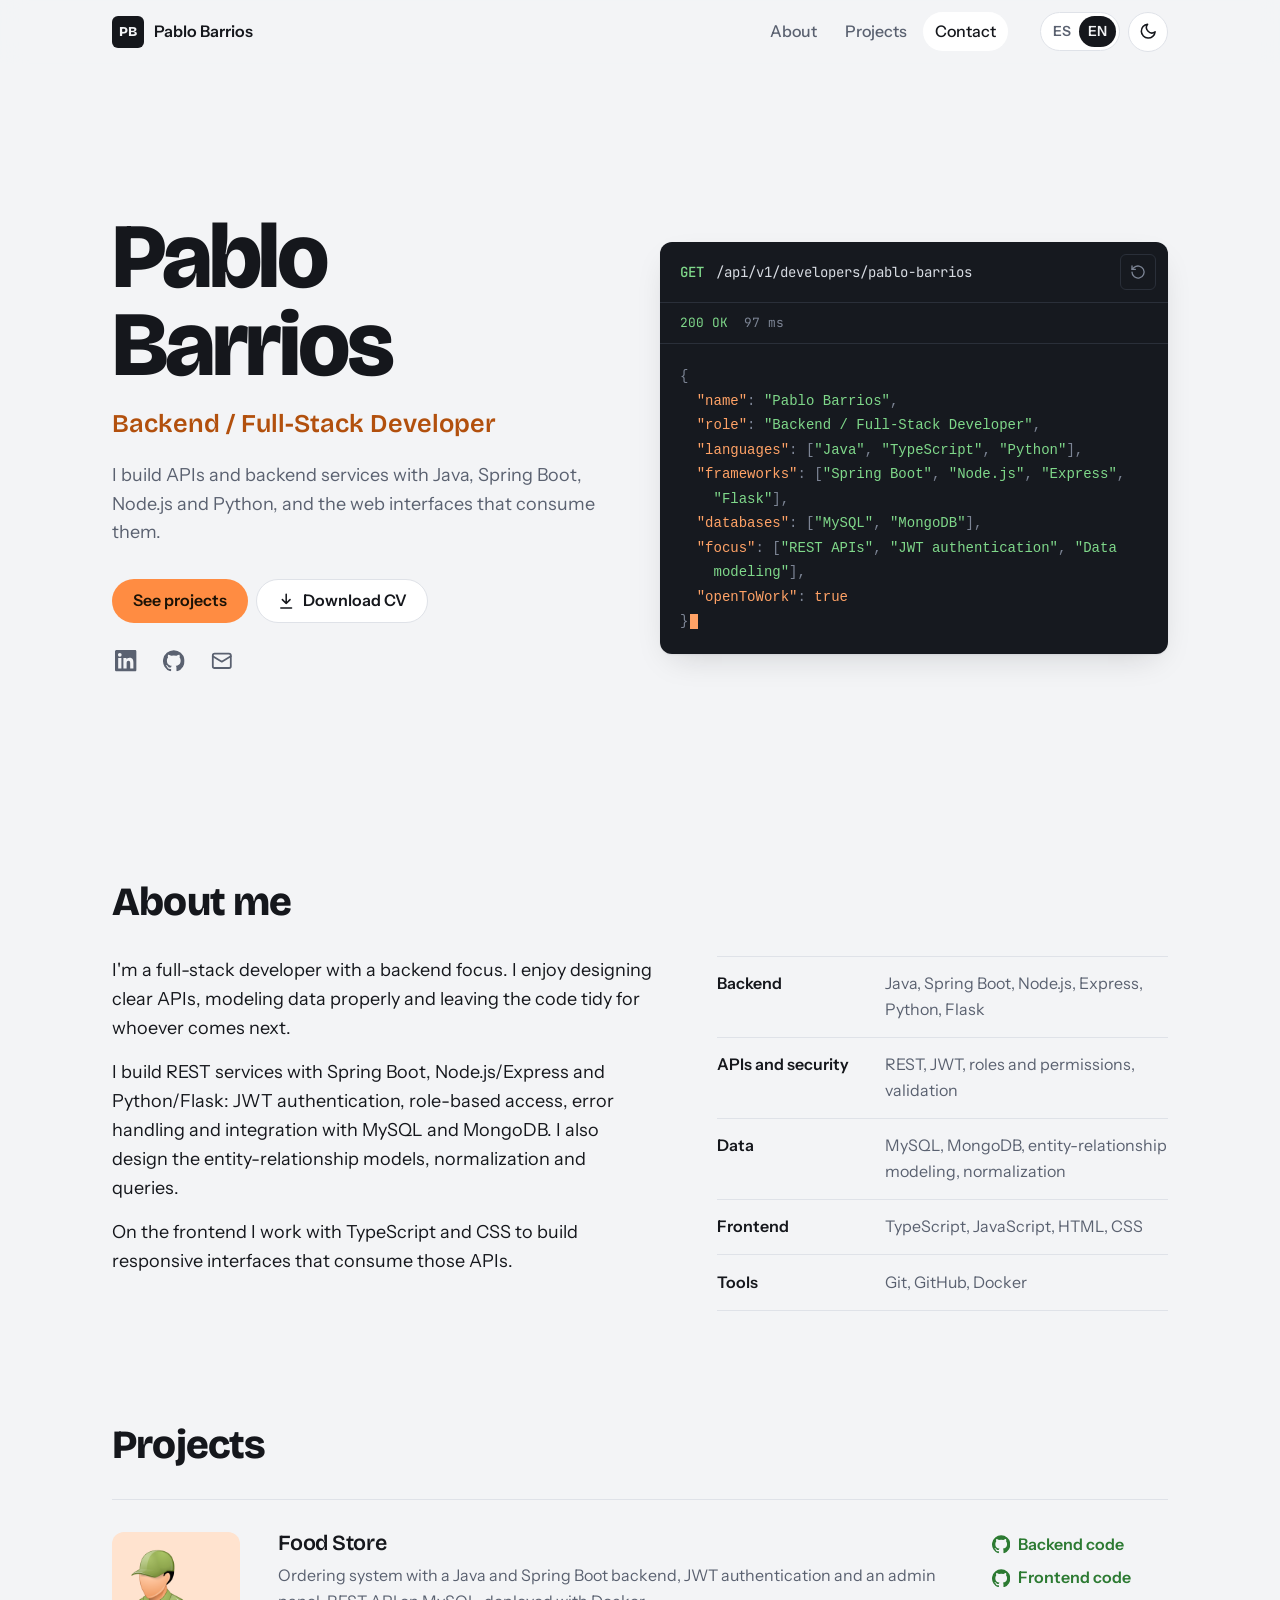
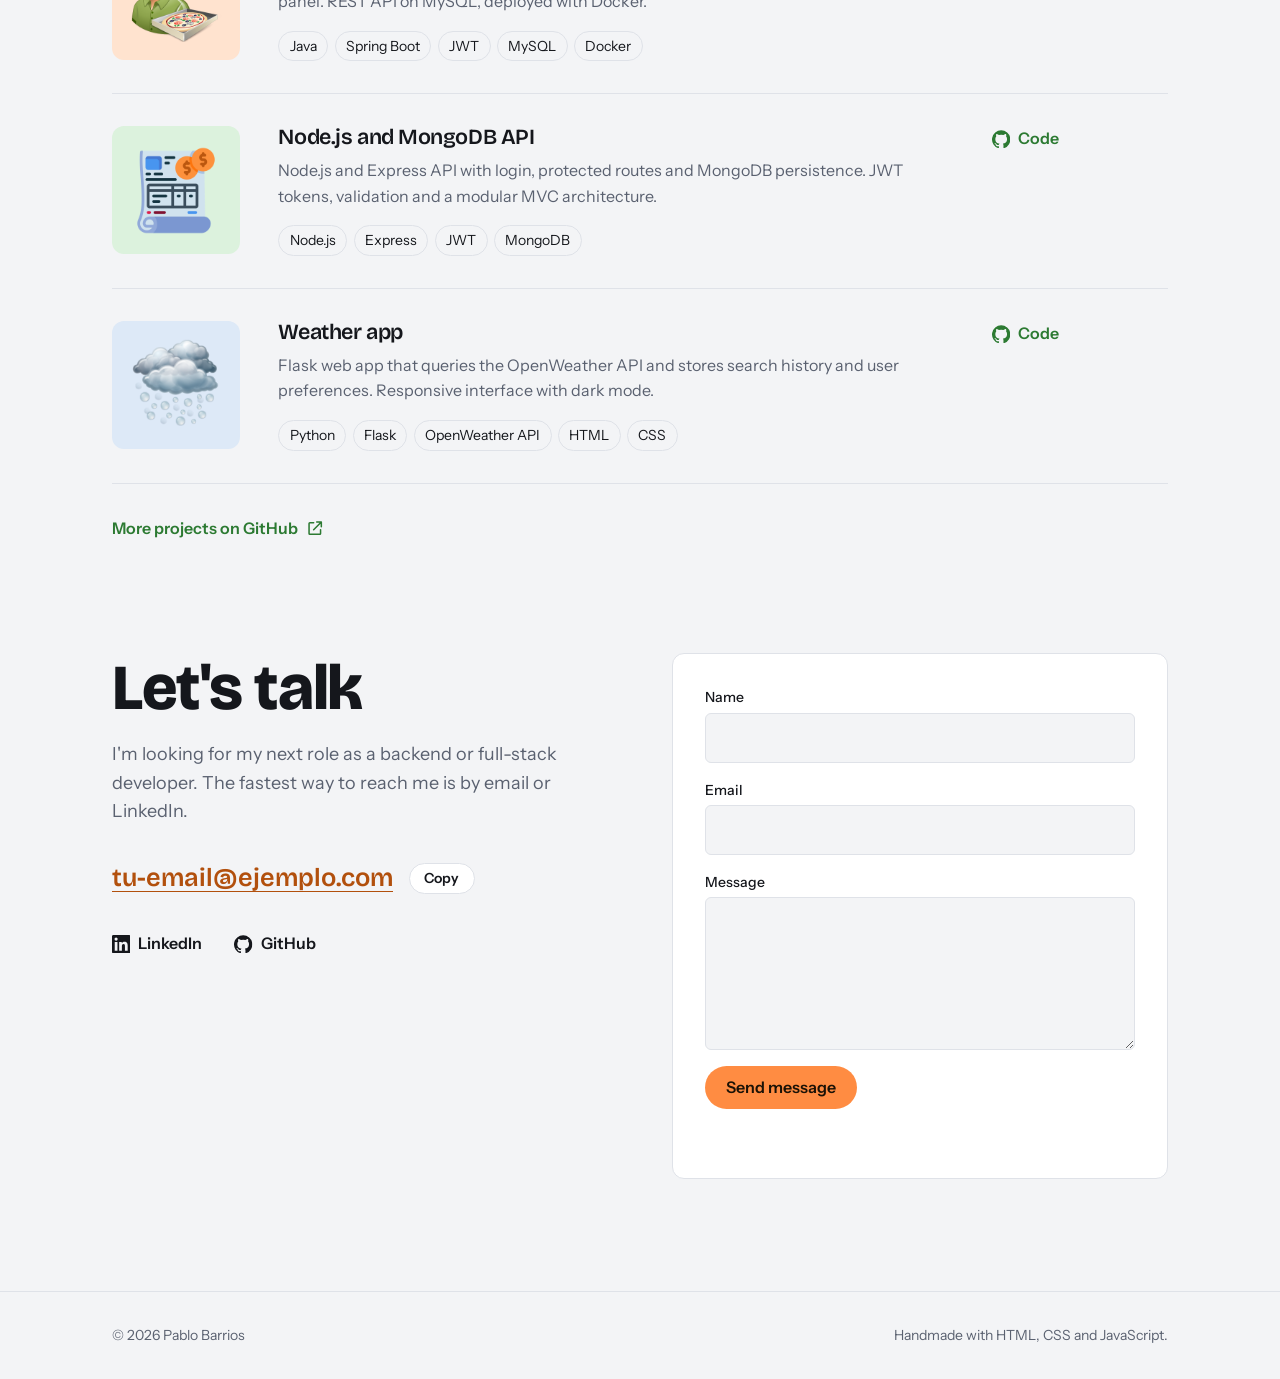
==== index.html @ b3d1c508 "Rediseño del portafolio y preparación para despliegue - Mueve el sitio a la raíz del repo (index.htm" ====
<!DOCTYPE html>
<html lang="es">
<head>
    <meta charset="UTF-8">
    <meta name="viewport" content="width=device-width, initial-scale=1.0">
    <title>Pablo Barrios | Backend / Full-Stack Developer</title>
    <meta name="description" content="Portafolio de Pablo Barrios, desarrollador backend y full-stack. APIs REST con Java y Spring Boot, Node.js y Python, autenticación JWT y bases de datos MySQL y MongoDB.">
    <meta name="author" content="Pablo Barrios">
    <meta name="theme-color" content="#111317">

    <!-- Open Graph / LinkedIn
         IMPORTANTE: tras desplegar, reemplazá https://TU-DOMINIO por la URL real (LinkedIn necesita URLs absolutas). -->
    <meta property="og:type" content="website">
    <meta property="og:locale" content="es_AR">
    <meta property="og:locale:alternate" content="en_US">
    <meta property="og:title" content="Pablo Barrios | Backend / Full-Stack Developer">
    <meta property="og:description" content="APIs REST con Java, Spring Boot, Node.js y Python. Autenticación JWT, MySQL y MongoDB.">
    <meta property="og:url" content="https://TU-DOMINIO/">
    <meta property="og:image" content="https://TU-DOMINIO/assets/og-image.png">
    <meta property="og:image:width" content="1200">
    <meta property="og:image:height" content="630">
    <meta property="og:image:alt" content="Pablo Barrios, Backend / Full-Stack Developer">
    <meta name="twitter:card" content="summary_large_image">

    <link rel="icon" type="image/png" href="assets/icons/coffee.png">

    <!-- Evita el parpadeo de tema/idioma: se aplica antes de pintar -->
    <script>
        (function () {
            var root = document.documentElement;
            try {
                var theme = localStorage.getItem("theme");
                if (theme === "dark" || theme === "light") root.dataset.theme = theme;
                var lang = localStorage.getItem("lang");
                if (!lang) lang = (navigator.language || "es").toLowerCase().indexOf("es") === 0 ? "es" : "en";
                root.dataset.lang = lang;
            } catch (e) {}
        })();
    </script>

    <link rel="preconnect" href="https://fonts.googleapis.com">
    <link rel="preconnect" href="https://fonts.gstatic.com" crossorigin>
    <link rel="stylesheet" href="https://fonts.googleapis.com/css2?family=Bricolage+Grotesque:opsz,wght@12..96,600;12..96,800&family=Instrument+Sans:wght@400;500;600&family=JetBrains+Mono:wght@400;500&display=swap">

    <link rel="stylesheet" href="css/base.css">
    <link rel="stylesheet" href="css/layout.css">
    <link rel="stylesheet" href="css/sections/hero.css">
    <link rel="stylesheet" href="css/sections/about.css">
    <link rel="stylesheet" href="css/sections/projects.css">
    <link rel="stylesheet" href="css/sections/contact.css">
    <link rel="stylesheet" href="css/components/cursor.css">

    <script type="application/ld+json">
    {
        "@context": "https://schema.org",
        "@type": "Person",
        "name": "Pablo Barrios",
        "jobTitle": "Backend / Full-Stack Developer",
        "knowsAbout": ["Java", "Spring Boot", "Node.js", "Express", "Python", "Flask", "REST APIs", "JWT", "MySQL", "MongoDB", "TypeScript"],
        "sameAs": ["https://github.com/ByAkko317", "https://www.linkedin.com/in/TU-USUARIO"]
    }
    </script>

    <script src="js/i18n.js" defer></script>
    <script src="js/main.js" defer></script>
</head>
<body>
    <!-- Iconos reutilizables -->
    <svg width="0" height="0" style="position:absolute" aria-hidden="true">
        <symbol id="i-github" viewBox="0 0 24 24"><path fill="currentColor" d="M12 .3a12 12 0 0 0-3.8 23.38c.6.12.82-.26.82-.57v-2.04c-3.34.73-4.04-1.6-4.04-1.6-.55-1.4-1.34-1.77-1.34-1.77-1.09-.74.08-.73.08-.73 1.2.09 1.84 1.24 1.84 1.24 1.07 1.83 2.8 1.3 3.49 1 .11-.78.42-1.31.76-1.61-2.67-.3-5.47-1.33-5.47-5.93 0-1.31.47-2.38 1.24-3.22-.14-.3-.54-1.52.1-3.18 0 0 1-.32 3.3 1.23a11.5 11.5 0 0 1 6 0c2.28-1.55 3.29-1.23 3.29-1.23.64 1.66.24 2.88.12 3.18.77.84 1.23 1.91 1.23 3.22 0 4.61-2.8 5.62-5.48 5.92.43.37.82 1.1.82 2.22v3.29c0 .32.21.69.82.57A12 12 0 0 0 12 .3"/></symbol>
        <symbol id="i-linkedin" viewBox="0 0 24 24"><path fill="currentColor" d="M20.45 20.45h-3.56v-5.57c0-1.33-.02-3.04-1.85-3.04-1.85 0-2.14 1.45-2.14 2.94v5.67H9.35V9h3.41v1.56h.05c.48-.9 1.64-1.85 3.37-1.85 3.6 0 4.27 2.37 4.27 5.46v6.28zM5.34 7.43a2.06 2.06 0 1 1 0-4.13 2.06 2.06 0 0 1 0 4.13zM7.12 20.45H3.56V9h3.56v11.45zM22.22 0H1.77C.79 0 0 .77 0 1.73v20.54C0 23.23.79 24 1.77 24h20.45c.98 0 1.78-.77 1.78-1.73V1.73C24 .77 23.2 0 22.22 0z"/></symbol>
        <symbol id="i-mail" viewBox="0 0 24 24"><g fill="none" stroke="currentColor" stroke-width="2" stroke-linecap="round" stroke-linejoin="round"><rect x="2" y="4" width="20" height="16" rx="2"/><path d="m22 7-10 6L2 7"/></g></symbol>
        <symbol id="i-sun" viewBox="0 0 24 24"><g fill="none" stroke="currentColor" stroke-width="2" stroke-linecap="round"><circle cx="12" cy="12" r="4"/><path d="M12 2v2M12 20v2M4.93 4.93l1.41 1.41M17.66 17.66l1.41 1.41M2 12h2M20 12h2M4.93 19.07l1.41-1.41M17.66 6.34l1.41-1.41"/></g></symbol>
        <symbol id="i-moon" viewBox="0 0 24 24"><path fill="none" stroke="currentColor" stroke-width="2" stroke-linecap="round" stroke-linejoin="round" d="M21 12.8A9 9 0 1 1 11.2 3a7 7 0 0 0 9.8 9.8z"/></symbol>
        <symbol id="i-menu" viewBox="0 0 24 24"><path fill="none" stroke="currentColor" stroke-width="2" stroke-linecap="round" d="M4 7h16M4 12h16M4 17h16"/></symbol>
        <symbol id="i-replay" viewBox="0 0 24 24"><g fill="none" stroke="currentColor" stroke-width="2" stroke-linecap="round" stroke-linejoin="round"><path d="M3 12a9 9 0 1 0 3-6.7L3 8"/><path d="M3 3v5h5"/></g></symbol>
        <symbol id="i-download" viewBox="0 0 24 24"><g fill="none" stroke="currentColor" stroke-width="2" stroke-linecap="round" stroke-linejoin="round"><path d="M12 3v12M7 10l5 5 5-5M5 21h14"/></g></symbol>
        <symbol id="i-external" viewBox="0 0 24 24"><g fill="none" stroke="currentColor" stroke-width="2" stroke-linecap="round" stroke-linejoin="round"><path d="M14 4h6v6M20 4 10 14M19 14v5a1 1 0 0 1-1 1H5a1 1 0 0 1-1-1V6a1 1 0 0 1 1-1h5"/></g></symbol>
    </svg>

    <a class="skip-link" href="#main" data-i18n="skip">Saltar al contenido</a>

    <header class="site-header">
        <div class="container header-inner">
            <a class="brand" href="#top" aria-label="Pablo Barrios, inicio">
                <span class="brand-mark" aria-hidden="true">PB</span>
                <span class="brand-name">Pablo Barrios</span>
            </a>

            <nav class="site-nav" id="site-nav" aria-label="Principal" data-i18n-attr="aria-label:nav.label">
                <ul>
                    <li><a href="#about" data-i18n="nav.about">Sobre mí</a></li>
                    <li><a href="#projects" data-i18n="nav.projects">Proyectos</a></li>
                    <li><a href="#contact" data-i18n="nav.contact">Contacto</a></li>
                </ul>
            </nav>

            <div class="header-actions">
                <button class="lang-toggle" id="lang-toggle" type="button" aria-label="Switch to English" data-i18n-attr="aria-label:lang.switch">
                    <span data-lang-opt="es">ES</span><span data-lang-opt="en">EN</span>
                </button>
                <button class="icon-btn" id="theme-toggle" type="button" aria-label="Cambiar tema" data-i18n-attr="aria-label:theme.toggle">
                    <svg class="icon icon-moon" aria-hidden="true"><use href="#i-moon"/></svg>
                    <svg class="icon icon-sun" aria-hidden="true"><use href="#i-sun"/></svg>
                </button>
                <button class="icon-btn menu-toggle" id="menu-toggle" type="button" aria-expanded="false" aria-controls="site-nav" aria-label="Abrir menú" data-i18n-attr="aria-label:nav.menu">
                    <svg class="icon" aria-hidden="true"><use href="#i-menu"/></svg>
                </button>
            </div>
        </div>
    </header>

    <main id="main">
        <!-- HERO -->
        <section class="hero container" id="top" aria-labelledby="hero-title">
            <div class="hero-text">
                <h1 id="hero-title">Pablo Barrios</h1>
                <p class="hero-role">Backend / Full-Stack Developer</p>
                <p class="hero-pitch" data-i18n="hero.pitch">
                    Construyo APIs y servicios backend con Java, Spring Boot, Node.js y Python, y las interfaces web que los consumen.
                </p>
                <div class="hero-actions">
                    <a class="btn btn-primary" href="#projects" data-i18n="hero.ctaProjects">Ver proyectos</a>
                    <!-- TODO: subí tu CV a assets/cv/ con este nombre -->
                    <a class="btn btn-ghost" href="assets/cv/CV-Pablo-Barrios.pdf" download>
                        <svg class="icon" aria-hidden="true"><use href="#i-download"/></svg>
                        <span data-i18n="hero.ctaCv">Descargar CV</span>
                    </a>
                </div>
                <ul class="social-links" aria-label="Redes" data-i18n-attr="aria-label:social.label">
                    <li><a href="https://www.linkedin.com/in/TU-USUARIO" target="_blank" rel="noopener" aria-label="LinkedIn"><svg class="icon" aria-hidden="true"><use href="#i-linkedin"/></svg></a></li>
                    <li><a href="https://github.com/ByAkko317" target="_blank" rel="noopener" aria-label="GitHub"><svg class="icon" aria-hidden="true"><use href="#i-github"/></svg></a></li>
                    <li><a href="mailto:tu-email@ejemplo.com" aria-label="Email"><svg class="icon" aria-hidden="true"><use href="#i-mail"/></svg></a></li>
                </ul>
            </div>

            <!-- La respuesta "de la API": el perfil como un endpoint -->
            <figure class="api-card" aria-label="Perfil en formato JSON" data-i18n-attr="aria-label:api.label">
                <div class="api-request">
                    <span class="api-method">GET</span>
                    <span class="api-path">/api/v1/developers/pablo-barrios</span>
                    <button class="api-replay" id="api-replay" type="button" aria-label="Reenviar petición" data-i18n-attr="aria-label:api.replay">
                        <svg class="icon" aria-hidden="true"><use href="#i-replay"/></svg>
                    </button>
                </div>
                <div class="api-status" aria-live="polite">
                    <span class="api-code" id="api-code">200 OK</span>
                    <span class="api-time" id="api-time">42 ms</span>
                </div>
                <pre class="api-body"><code id="api-body">{
  "name": "Pablo Barrios",
  "role": "Backend / Full-Stack Developer",
  "languages": ["Java", "TypeScript", "Python"],
  "frameworks": ["Spring Boot", "Node.js", "Express", "Flask"],
  "databases": ["MySQL", "MongoDB"],
  "focus": ["APIs REST", "Autenticación JWT", "Modelado de datos"],
  "openToWork": true
}</code></pre>
            </figure>
        </section>

        <!-- SOBRE MÍ -->
        <section class="section about container" id="about" aria-labelledby="about-title">
            <h2 id="about-title" data-i18n="about.title">Sobre mí</h2>
            <div class="about-grid">
                <div class="about-text">
                    <p data-i18n="about.p1">
                        Soy desarrollador full-stack con foco en backend. Me gusta diseñar APIs claras, modelar bien los datos y dejar el código ordenado para quien venga después.
                    </p>
                    <p data-i18n="about.p2">
                        Desarrollo servicios REST con Spring Boot, Node.js/Express y Python/Flask: autenticación con JWT, manejo de roles, control de errores e integración con MySQL y MongoDB. También diseño los modelos entidad-relación, la normalización y las consultas.
                    </p>
                    <p data-i18n="about.p3">
                        Del lado del frontend trabajo con TypeScript y CSS para construir interfaces responsivas que consumen esas APIs.
                    </p>
                </div>

                <dl class="skills">
                    <div class="skills-row">
                        <dt>Backend</dt>
                        <dd>Java, Spring Boot, Node.js, Express, Python, Flask</dd>
                    </div>
                    <div class="skills-row">
                        <dt data-i18n="skills.apis">APIs y seguridad</dt>
                        <dd data-i18n="skills.apisList">REST, JWT, roles y permisos, validaciones</dd>
                    </div>
                    <div class="skills-row">
                        <dt data-i18n="skills.data">Datos</dt>
                        <dd data-i18n="skills.dataList">MySQL, MongoDB, modelado entidad-relación, normalización</dd>
                    </div>
                    <div class="skills-row">
                        <dt>Frontend</dt>
                        <dd>TypeScript, JavaScript, HTML, CSS</dd>
                    </div>
                    <div class="skills-row">
                        <dt data-i18n="skills.tools">Herramientas</dt>
                        <dd>Git, GitHub, Docker</dd>
                    </div>
                </dl>
            </div>
        </section>

        <!-- PROYECTOS -->
        <section class="section projects container" id="projects" aria-labelledby="projects-title">
            <h2 id="projects-title" data-i18n="projects.title">Proyectos</h2>

            <ol class="project-list">
                <li class="project">
                    <div class="project-thumb thumb-orange">
                        <img src="assets/img/delivery.png" alt="" width="256" height="256" loading="lazy">
                    </div>
                    <div class="project-body">
                        <h3>Food Store</h3>
                        <p data-i18n="p1.desc">
                            Sistema de pedidos con backend en Java y Spring Boot, autenticación JWT y panel administrativo. API REST sobre MySQL y despliegue con Docker.
                        </p>
                        <ul class="tags" aria-label="Tecnologías" data-i18n-attr="aria-label:projects.tech">
                            <li>Java</li><li>Spring Boot</li><li>JWT</li><li>MySQL</li><li>Docker</li>
                        </ul>
                    </div>
                    <div class="project-links">
                        <a href="https://github.com/LuchoAZ/CompuMundoF_Backend" target="_blank" rel="noopener">
                            <svg class="icon" aria-hidden="true"><use href="#i-github"/></svg>
                            <span data-i18n="projects.backend">Código backend</span>
                        </a>
                        <a href="https://github.com/giulifragapane/compuMundoFront" target="_blank" rel="noopener">
                            <svg class="icon" aria-hidden="true"><use href="#i-github"/></svg>
                            <span data-i18n="projects.frontend">Código frontend</span>
                        </a>
                    </div>
                </li>

                <li class="project">
                    <div class="project-thumb thumb-green">
                        <img src="assets/img/mongo.png" alt="" width="512" height="512" loading="lazy">
                    </div>
                    <div class="project-body">
                        <h3 data-i18n="p2.title">API con Node.js y MongoDB</h3>
                        <p data-i18n="p2.desc">
                            API en Node.js y Express con login, rutas protegidas y persistencia en MongoDB. Tokens JWT, validaciones y arquitectura modular MVC.
                        </p>
                        <ul class="tags" aria-label="Tecnologías" data-i18n-attr="aria-label:projects.tech">
                            <li>Node.js</li><li>Express</li><li>JWT</li><li>MongoDB</li>
                        </ul>
                    </div>
                    <div class="project-links">
                        <!-- TODO: reemplazá por la URL real del repositorio -->
                        <a href="https://github.com/ByAkko317" target="_blank" rel="noopener">
                            <svg class="icon" aria-hidden="true"><use href="#i-github"/></svg>
                            <span data-i18n="projects.code">Código</span>
                        </a>
                    </div>
                </li>

                <li class="project">
                    <div class="project-thumb thumb-blue">
                        <img src="assets/img/weather.png" alt="" width="256" height="256" loading="lazy">
                    </div>
                    <div class="project-body">
                        <h3 data-i18n="p3.title">App del clima</h3>
                        <p data-i18n="p3.desc">
                            Aplicación web en Flask que consulta la API de OpenWeather, guarda el historial de búsquedas y las preferencias del usuario. Interfaz responsiva con modo oscuro.
                        </p>
                        <ul class="tags" aria-label="Tecnologías" data-i18n-attr="aria-label:projects.tech">
                            <li>Python</li><li>Flask</li><li>OpenWeather API</li><li>HTML</li><li>CSS</li>
                        </ul>
                    </div>
                    <div class="project-links">
                        <a href="https://github.com/ByAkko317/Scrumbl-cookies" target="_blank" rel="noopener">
                            <svg class="icon" aria-hidden="true"><use href="#i-github"/></svg>
                            <span data-i18n="projects.code">Código</span>
                        </a>
                    </div>
                </li>
            </ol>

            <p class="projects-more">
                <a href="https://github.com/ByAkko317" target="_blank" rel="noopener">
                    <span data-i18n="projects.more">Más proyectos en GitHub</span>
                    <svg class="icon" aria-hidden="true"><use href="#i-external"/></svg>
                </a>
            </p>
        </section>

        <!-- CONTACTO -->
        <section class="section contact container" id="contact" aria-labelledby="contact-title">
            <div class="contact-intro">
                <h2 id="contact-title" data-i18n="contact.title">Hablemos</h2>
                <p data-i18n="contact.text">
                    Busco mi próximo puesto como desarrollador backend o full-stack. La forma más rápida de contactarme es por email o LinkedIn.
                </p>

                <div class="contact-email">
                    <!-- TODO: tu email real (también en el hero, el footer y el atributo data-email) -->
                    <a class="email-link" href="mailto:tu-email@ejemplo.com">tu-email@ejemplo.com</a>
                    <button class="btn btn-small" id="copy-email" type="button" data-email="tu-email@ejemplo.com" data-i18n="contact.copy">Copiar</button>
                </div>

                <ul class="contact-channels">
                    <li>
                        <a href="https://www.linkedin.com/in/TU-USUARIO" target="_blank" rel="noopener">
                            <svg class="icon" aria-hidden="true"><use href="#i-linkedin"/></svg> LinkedIn
                        </a>
                    </li>
                    <li>
                        <a href="https://github.com/ByAkko317" target="_blank" rel="noopener">
                            <svg class="icon" aria-hidden="true"><use href="#i-github"/></svg> GitHub
                        </a>
                    </li>
                </ul>
            </div>

            <!-- Formulario: funciona con Formspree (formspree.io). Reemplazá TU_ID por el id de tu formulario.
                 Mientras no esté configurado, abre el cliente de correo con el mensaje ya escrito. -->
            <form class="contact-form" id="contact-form" action="https://formspree.io/f/TU_ID" method="POST" novalidate>
                <div class="field">
                    <label for="cf-name" data-i18n="form.name">Nombre</label>
                    <input type="text" id="cf-name" name="name" autocomplete="name" required>
                </div>
                <div class="field">
                    <label for="cf-email" data-i18n="form.email">Email</label>
                    <input type="email" id="cf-email" name="email" autocomplete="email" required>
                </div>
                <div class="field">
                    <label for="cf-message" data-i18n="form.message">Mensaje</label>
                    <textarea id="cf-message" name="message" rows="5" required></textarea>
                </div>
                <button class="btn btn-primary" type="submit" data-i18n="form.submit">Enviar mensaje</button>
                <p class="form-status" id="form-status" role="status" aria-live="polite"></p>
            </form>
        </section>
    </main>

    <footer class="site-footer">
        <div class="container footer-inner">
            <p>&copy; <span id="year">2026</span> Pablo Barrios</p>
            <p class="footer-note" data-i18n="footer.note">Hecho a mano con HTML, CSS y JavaScript.</p>
        </div>
    </footer>

    <div class="cursor-ring" aria-hidden="true"></div>
</body>
</html>
---- css/base.css ----
/* ─────────────────────────────────────────────
   TOKENS
   Tema claro por defecto; el oscuro se aplica si el sistema lo pide
   o si el usuario lo eligió (data-theme en <html>).
────────────────────────────────────────────── */
:root {
    color-scheme: light;

    /* Neutros */
    --bg: #f3f4f6;
    --surface: #ffffff;
    --ink: #15171c;
    --muted: #5a6170;
    --line: #dfe2e8;

    /* Acentos (identidad naranja / verde) */
    --orange: #ff8c42;
    --orange-ink: #b2500d;     /* naranja con contraste suficiente para texto */
    --orange-soft: #ffe3cf;
    --green: #3f9a45;
    --green-ink: #2c7a32;
    --green-soft: #dcf2dd;
    --blue-soft: #dde9f7;

    /* Panel de código (oscuro en ambos temas) */
    --code-bg: #16191f;
    --code-line: #2a2f39;
    --code-ink: #d7dbe2;
    --code-muted: #7c8494;
    --code-key: #ffa266;
    --code-string: #7fd88a;

    /* Tipografía */
    --font-display: "Bricolage Grotesque", "Segoe UI", system-ui, sans-serif;
    --font-body: "Instrument Sans", "Segoe UI", system-ui, sans-serif;
    --font-code: "JetBrains Mono", ui-monospace, "Cascadia Code", Consolas, monospace;

    --text-sm: 0.875rem;
    --text-md: 1rem;
    --text-lg: 1.125rem;
    --text-xl: clamp(1.75rem, 1.2rem + 2vw, 2.5rem);
    --text-hero: clamp(2.75rem, 1.4rem + 6vw, 5.75rem);

    /* Espaciado */
    --space-xs: 0.25rem;
    --space-sm: 0.5rem;
    --space-md: 1rem;
    --space-lg: 2rem;
    --space-xl: 4rem;
    --section-gap: clamp(4rem, 3rem + 5vw, 8rem);

    /* Forma */
    --radius-sm: 6px;
    --radius-md: 12px;
    --radius-pill: 999px;
    --shadow-card: 0 1px 2px rgba(21, 23, 28, 0.06), 0 12px 32px -12px rgba(21, 23, 28, 0.18);

    --container-width: 1120px;
    --header-height: 64px;
}

@media (prefers-color-scheme: dark) {
    :root:not([data-theme="light"]) {
        color-scheme: dark;
        --bg: #111317;
        --surface: #1a1d23;
        --ink: #e9ebef;
        --muted: #9aa1ae;
        --line: #2a2e37;
        --orange-ink: #ffa266;
        --orange-soft: #3a2618;
        --green-ink: #6fd679;
        --green-soft: #1b3220;
        --blue-soft: #1c2738;
        --code-bg: #0c0e12;
        --code-line: #242832;
        --shadow-card: 0 1px 2px rgba(0, 0, 0, 0.4), 0 16px 40px -16px rgba(0, 0, 0, 0.7);
    }
}

:root[data-theme="dark"] {
    color-scheme: dark;
    --bg: #111317;
    --surface: #1a1d23;
    --ink: #e9ebef;
    --muted: #9aa1ae;
    --line: #2a2e37;
    --orange-ink: #ffa266;
    --orange-soft: #3a2618;
    --green-ink: #6fd679;
    --green-soft: #1b3220;
    --blue-soft: #1c2738;
    --code-bg: #0c0e12;
    --code-line: #242832;
    --shadow-card: 0 1px 2px rgba(0, 0, 0, 0.4), 0 16px 40px -16px rgba(0, 0, 0, 0.7);
}

/* ─────────────────────────────────────────────
   RESET & BASE
────────────────────────────────────────────── */
*,
*::before,
*::after {
    box-sizing: border-box;
    margin: 0;
    padding: 0;
}

html {
    scroll-behavior: smooth;
    scroll-padding-top: calc(var(--header-height) + var(--space-md));
    -webkit-text-size-adjust: 100%;
}

body {
    min-height: 100vh;
    background: var(--bg);
    color: var(--ink);
    font-family: var(--font-body);
    font-size: var(--text-md);
    line-height: 1.6;
    -webkit-font-smoothing: antialiased;
    transition: background-color 0.3s ease, color 0.3s ease;
}

img,
svg {
    display: block;
    max-width: 100%;
}

a {
    color: inherit;
    text-decoration-thickness: 1px;
    text-underline-offset: 0.2em;
}

ul,
ol {
    list-style: none;
}

button,
input,
textarea {
    font: inherit;
    color: inherit;
}

button {
    cursor: pointer;
}

h1,
h2,
h3 {
    font-family: var(--font-display);
    line-height: 1.1;
    letter-spacing: -0.02em;
    font-weight: 800;
}

h2 {
    font-size: var(--text-xl);
    margin-bottom: var(--space-lg);
}

h3 {
    font-size: 1.35rem;
    font-weight: 600;
}

::selection {
    background: var(--orange);
    color: #15171c;
}

:focus-visible {
    outline: 2px solid var(--orange);
    outline-offset: 3px;
    border-radius: 4px;
}

.icon {
    width: 1.15em;
    height: 1.15em;
    flex-shrink: 0;
}

.container {
    width: 100%;
    max-width: var(--container-width);
    margin-inline: auto;
    padding-inline: clamp(1rem, 4vw, 2rem);
}

.skip-link {
    position: absolute;
    left: var(--space-md);
    top: -100px;
    z-index: 2000;
    padding: var(--space-sm) var(--space-md);
    background: var(--ink);
    color: var(--bg);
    border-radius: var(--radius-sm);
}

.skip-link:focus {
    top: var(--space-md);
}

/* ─────────────────────────────────────────────
   BOTONES
────────────────────────────────────────────── */
.btn {
    display: inline-flex;
    align-items: center;
    gap: var(--space-sm);
    padding: 0.7rem 1.25rem;
    border-radius: var(--radius-pill);
    border: 1px solid transparent;
    font-weight: 600;
    font-size: var(--text-md);
    text-decoration: none;
    line-height: 1.2;
    transition: background-color 0.2s ease, border-color 0.2s ease, transform 0.15s ease;
}

.btn:active {
    transform: translateY(1px);
}

.btn-primary {
    background: var(--orange);
    color: #1b1206;
}

.btn-primary:hover {
    background: #ff7a26;
}

.btn-ghost {
    border-color: var(--line);
    background: var(--surface);
}

.btn-ghost:hover {
    border-color: var(--ink);
}

.btn-small {
    padding: 0.4rem 0.9rem;
    font-size: var(--text-sm);
    border-color: var(--line);
    background: var(--surface);
}

.btn-small:hover {
    border-color: var(--ink);
}

@media (prefers-reduced-motion: reduce) {
    html {
        scroll-behavior: auto;
    }

    *,
    *::before,
    *::after {
        animation-duration: 0.01ms !important;
        animation-iteration-count: 1 !important;
        transition-duration: 0.01ms !important;
    }
}
---- css/layout.css ----
/* ─────────────────────────────────────────────
   HEADER
────────────────────────────────────────────── */
.site-header {
    position: sticky;
    top: 0;
    z-index: 1000;
    height: var(--header-height);
    background: color-mix(in srgb, var(--bg) 85%, transparent);
    backdrop-filter: blur(12px);
    -webkit-backdrop-filter: blur(12px);
    border-bottom: 1px solid transparent;
    transition: border-color 0.2s ease;
}

.site-header.is-scrolled {
    border-bottom-color: var(--line);
}

.header-inner {
    height: 100%;
    display: flex;
    align-items: center;
    gap: var(--space-lg);
}

.brand {
    display: inline-flex;
    align-items: center;
    gap: 0.6rem;
    text-decoration: none;
    font-weight: 600;
    margin-right: auto;
}

.brand-mark {
    display: grid;
    place-items: center;
    width: 2rem;
    height: 2rem;
    border-radius: var(--radius-sm);
    background: var(--ink);
    color: var(--bg);
    font-family: var(--font-display);
    font-weight: 800;
    font-size: 0.85rem;
    letter-spacing: 0;
}

.site-nav ul {
    display: flex;
    gap: var(--space-xs);
}

.site-nav a {
    display: block;
    padding: 0.4rem 0.75rem;
    border-radius: var(--radius-pill);
    text-decoration: none;
    color: var(--muted);
    font-weight: 500;
    transition: color 0.2s ease, background-color 0.2s ease;
}

.site-nav a:hover,
.site-nav a[aria-current="true"] {
    color: var(--ink);
    background: var(--surface);
}

.header-actions {
    display: flex;
    align-items: center;
    gap: var(--space-sm);
}

.icon-btn {
    display: grid;
    place-items: center;
    width: 2.5rem;
    height: 2.5rem;
    border-radius: var(--radius-pill);
    border: 1px solid var(--line);
    background: var(--surface);
    transition: border-color 0.2s ease;
}

.icon-btn:hover {
    border-color: var(--ink);
}

/* El icono muestra el tema al que vas a cambiar */
.icon-sun {
    display: none;
}

[data-theme="dark"] .icon-sun {
    display: block;
}

[data-theme="dark"] .icon-moon {
    display: none;
}

@media (prefers-color-scheme: dark) {
    :root:not([data-theme="light"]) .icon-sun {
        display: block;
    }

    :root:not([data-theme="light"]) .icon-moon {
        display: none;
    }
}

.lang-toggle {
    display: inline-flex;
    padding: 3px;
    border-radius: var(--radius-pill);
    border: 1px solid var(--line);
    background: var(--surface);
    font-size: var(--text-sm);
    font-weight: 600;
}

.lang-toggle span {
    padding: 0.25rem 0.55rem;
    border-radius: var(--radius-pill);
    color: var(--muted);
    transition: background-color 0.2s ease, color 0.2s ease;
}

[data-lang="es"] .lang-toggle [data-lang-opt="es"],
[data-lang="en"] .lang-toggle [data-lang-opt="en"] {
    background: var(--ink);
    color: var(--bg);
}

.menu-toggle {
    display: none;
}

/* Menú móvil */
@media (max-width: 720px) {
    .brand-name {
        display: none;
    }

    .menu-toggle {
        display: grid;
    }

    .site-nav {
        position: absolute;
        top: var(--header-height);
        left: 0;
        right: 0;
        padding: var(--space-sm) clamp(1rem, 4vw, 2rem) var(--space-md);
        background: var(--bg);
        border-bottom: 1px solid var(--line);
        display: none;
    }

    .site-nav.is-open {
        display: block;
    }

    .site-nav ul {
        flex-direction: column;
    }

    .site-nav a {
        padding: 0.75rem;
        font-size: var(--text-lg);
        color: var(--ink);
    }
}

/* ─────────────────────────────────────────────
   SECCIONES
────────────────────────────────────────────── */
.section {
    padding-block: var(--section-gap) 0;
}

/* ─────────────────────────────────────────────
   FOOTER
────────────────────────────────────────────── */
.site-footer {
    margin-top: var(--section-gap);
    border-top: 1px solid var(--line);
    color: var(--muted);
    font-size: var(--text-sm);
}

.footer-inner {
    display: flex;
    flex-wrap: wrap;
    justify-content: space-between;
    gap: var(--space-sm);
    padding-block: var(--space-lg);
}
---- css/sections/hero.css ----
/* ─────────────────────────────────────────────
   HERO
────────────────────────────────────────────── */
.hero {
    display: grid;
    grid-template-columns: minmax(0, 1fr) minmax(0, 1.05fr);
    align-items: center;
    gap: clamp(2rem, 5vw, 4.5rem);
    min-height: min(calc(100svh - var(--header-height)), 44rem);
    padding-block: var(--space-xl) 0;
}

.hero h1 {
    font-size: var(--text-hero);
    line-height: 0.95;
    letter-spacing: -0.035em;
}

.hero-role {
    margin-top: var(--space-md);
    font-family: var(--font-display);
    font-weight: 600;
    font-size: clamp(1.2rem, 1rem + 1vw, 1.6rem);
    color: var(--orange-ink);
}

.hero-pitch {
    margin-top: var(--space-md);
    max-width: 44ch;
    font-size: var(--text-lg);
    color: var(--muted);
}

.hero-actions {
    display: flex;
    flex-wrap: wrap;
    gap: var(--space-sm);
    margin-top: var(--space-lg);
}

.social-links {
    display: flex;
    gap: var(--space-xs);
    margin-top: var(--space-md);
    margin-left: -0.5rem;
}

.social-links a {
    display: grid;
    place-items: center;
    width: 2.75rem;
    height: 2.75rem;
    border-radius: var(--radius-pill);
    color: var(--muted);
    transition: color 0.2s ease, background-color 0.2s ease;
}

.social-links a:hover {
    color: var(--ink);
    background: var(--surface);
}

.social-links .icon {
    width: 1.35rem;
    height: 1.35rem;
}

/* ─────────────────────────────────────────────
   TARJETA DE LA API (petición + respuesta)
────────────────────────────────────────────── */
.api-card {
    background: var(--code-bg);
    color: var(--code-ink);
    border-radius: var(--radius-md);
    box-shadow: var(--shadow-card);
    font-family: var(--font-code);
    font-size: 0.875rem;
    overflow: hidden;
}

.api-request {
    display: flex;
    align-items: center;
    gap: 0.75rem;
    padding: 0.75rem 0.75rem 0.75rem 1.25rem;
    border-bottom: 1px solid var(--code-line);
}

.api-method {
    color: var(--code-string);
    font-weight: 500;
}

.api-path {
    flex: 1;
    min-width: 0;
    overflow: hidden;
    text-overflow: ellipsis;
    white-space: nowrap;
}

.api-replay {
    display: grid;
    place-items: center;
    width: 2.25rem;
    height: 2.25rem;
    border-radius: var(--radius-sm);
    border: 1px solid var(--code-line);
    background: transparent;
    color: var(--code-muted);
    transition: color 0.2s ease, border-color 0.2s ease;
}

.api-replay:hover {
    color: var(--code-ink);
    border-color: var(--code-muted);
}

.api-replay:focus-visible {
    outline-color: var(--code-key);
}

.api-card.is-loading .api-replay .icon {
    animation: spin 0.6s linear infinite reverse;
}

.api-status {
    display: flex;
    gap: var(--space-md);
    padding: 0.6rem 1.25rem;
    font-size: 0.8rem;
    color: var(--code-muted);
    border-bottom: 1px solid var(--code-line);
}

.api-code {
    color: var(--code-string);
}

.api-card.is-loading .api-code {
    color: var(--code-muted);
}

.api-body {
    padding: 1.25rem;
    line-height: 1.75;
    min-height: 15.5rem;
    white-space: pre-wrap;
    overflow-wrap: anywhere;
}

.api-body .line {
    display: block;
}

/* Las propiedades largas continúan con sangría colgante */
.api-body .line.entry {
    padding-left: 4ch;
    text-indent: -2ch;
}

.api-body .k { color: var(--code-key); }
.api-body .s { color: var(--code-string); }
.api-body .b { color: var(--code-key); font-weight: 500; }
.api-body .p { color: var(--code-muted); }

/* Llegada de la respuesta línea por línea (una sola vez, o al reenviar) */
.api-card.is-streaming .line {
    opacity: 0;
    transform: translateX(-6px);
    animation: line-in 0.35s ease forwards;
    animation-delay: calc(var(--i) * 70ms);
}

.api-body .caret {
    display: inline-block;
    width: 0.55em;
    height: 1.1em;
    margin-left: 2px;
    vertical-align: text-bottom;
    background: var(--code-key);
    animation: blink 1.1s steps(1) infinite;
}

@keyframes line-in {
    to {
        opacity: 1;
        transform: none;
    }
}

@keyframes blink {
    50% { opacity: 0; }
}

@keyframes spin {
    to { transform: rotate(360deg); }
}

/* ─────────────────────────────────────────────
   RESPONSIVE
────────────────────────────────────────────── */
@media (max-width: 900px) {
    .hero {
        grid-template-columns: 1fr;
        min-height: 0;
        padding-block: var(--space-lg) var(--space-md);
    }
}

@media (max-width: 480px) {
    .api-card {
        font-size: 0.75rem;
    }

    .api-request,
    .api-status,
    .api-body {
        padding-inline: 1rem;
    }

    .hero-actions .btn {
        flex: 1 1 auto;
        justify-content: center;
    }
}
---- css/sections/about.css ----
/* ─────────────────────────────────────────────
   SOBRE MÍ
────────────────────────────────────────────── */
.about-grid {
    display: grid;
    grid-template-columns: minmax(0, 1.2fr) minmax(0, 1fr);
    gap: clamp(2rem, 5vw, 4.5rem);
    align-items: start;
}

.about-text {
    max-width: 62ch;
    font-size: var(--text-lg);
}

.about-text p + p {
    margin-top: var(--space-md);
}

.skills {
    border-top: 1px solid var(--line);
}

.skills-row {
    display: grid;
    grid-template-columns: 9.5rem 1fr;
    gap: var(--space-md);
    padding-block: 0.9rem;
    border-bottom: 1px solid var(--line);
}

.skills dt {
    font-weight: 600;
}

.skills dd {
    color: var(--muted);
}

@media (max-width: 900px) {
    .about-grid {
        grid-template-columns: 1fr;
    }
}

@media (max-width: 480px) {
    .skills-row {
        grid-template-columns: 1fr;
        gap: var(--space-xs);
    }
}
---- css/sections/projects.css ----
/* ─────────────────────────────────────────────
   PROYECTOS — lista vertical, un proyecto por fila
────────────────────────────────────────────── */
.project-list {
    border-top: 1px solid var(--line);
}

.project {
    display: grid;
    grid-template-columns: 8rem minmax(0, 1fr) auto;
    gap: clamp(1.25rem, 3vw, 2.5rem);
    align-items: start;
    padding-block: var(--space-lg);
    border-bottom: 1px solid var(--line);
}

.project-thumb {
    display: grid;
    place-items: center;
    aspect-ratio: 1;
    border-radius: var(--radius-md);
    padding: 1.1rem;
}

.thumb-orange { background: var(--orange-soft); }
.thumb-green { background: var(--green-soft); }
.thumb-blue { background: var(--blue-soft); }

.project-thumb img {
    width: 100%;
    height: 100%;
    object-fit: contain;
}

.project-body h3 {
    margin-bottom: var(--space-sm);
}

.project-body p {
    max-width: 60ch;
    color: var(--muted);
}

.tags {
    display: flex;
    flex-wrap: wrap;
    gap: 0.4rem;
    margin-top: var(--space-md);
}

.tags li {
    padding: 0.2rem 0.65rem;
    border-radius: var(--radius-pill);
    border: 1px solid var(--line);
    font-size: var(--text-sm);
    color: var(--ink);
}

.project-links {
    display: flex;
    flex-direction: column;
    gap: var(--space-sm);
    min-width: 11rem;
}

.project-links a,
.projects-more a {
    display: inline-flex;
    align-items: center;
    gap: var(--space-sm);
    font-weight: 600;
    color: var(--green-ink);
    text-decoration: none;
}

.project-links a:hover span,
.projects-more a:hover span {
    text-decoration: underline;
}

.projects-more {
    margin-top: var(--space-lg);
}

@media (max-width: 900px) {
    .project {
        grid-template-columns: 6rem minmax(0, 1fr);
    }

    .project-links {
        grid-column: 2;
        flex-direction: row;
        flex-wrap: wrap;
        gap: var(--space-md);
        min-width: 0;
    }
}

@media (max-width: 560px) {
    .project {
        grid-template-columns: 1fr;
        gap: var(--space-md);
    }

    .project-thumb {
        width: 5rem;
        padding: 0.75rem;
    }

    .project-links {
        grid-column: auto;
    }
}
---- css/sections/contact.css ----
/* ─────────────────────────────────────────────
   CONTACTO
────────────────────────────────────────────── */
.contact {
    display: grid;
    grid-template-columns: minmax(0, 1fr) minmax(0, 1fr);
    gap: clamp(2rem, 5vw, 4.5rem);
    align-items: start;
}

.contact-intro h2 {
    font-size: clamp(2.5rem, 1.5rem + 4vw, 4rem);
    margin-bottom: var(--space-md);
}

.contact-intro > p {
    max-width: 46ch;
    font-size: var(--text-lg);
    color: var(--muted);
}

.contact-email {
    display: flex;
    flex-wrap: wrap;
    align-items: center;
    gap: var(--space-sm) var(--space-md);
    margin-top: var(--space-lg);
}

.email-link {
    font-family: var(--font-display);
    font-weight: 600;
    font-size: clamp(1.2rem, 1rem + 1vw, 1.6rem);
    color: var(--orange-ink);
    word-break: break-all;
}

.contact-channels {
    display: flex;
    gap: var(--space-lg);
    margin-top: var(--space-lg);
}

.contact-channels a {
    display: inline-flex;
    align-items: center;
    gap: var(--space-sm);
    font-weight: 600;
    text-decoration: none;
}

.contact-channels a:hover {
    text-decoration: underline;
}

/* Formulario */
.contact-form {
    display: flex;
    flex-direction: column;
    gap: var(--space-md);
    padding: clamp(1.25rem, 3vw, 2rem);
    background: var(--surface);
    border: 1px solid var(--line);
    border-radius: var(--radius-md);
}

.field {
    display: flex;
    flex-direction: column;
    gap: var(--space-xs);
}

.field label {
    font-weight: 500;
    font-size: var(--text-sm);
}

.field input,
.field textarea {
    width: 100%;
    padding: 0.7rem 0.85rem;
    border: 1px solid var(--line);
    border-radius: var(--radius-sm);
    background: var(--bg);
    transition: border-color 0.2s ease;
}

.field textarea {
    resize: vertical;
    min-height: 8rem;
}

.field input:focus,
.field textarea:focus {
    outline: none;
    border-color: var(--orange);
}

.field [aria-invalid="true"] {
    border-color: #d64545;
}

.contact-form .btn {
    align-self: flex-start;
}

.contact-form .btn[disabled] {
    opacity: 0.6;
    cursor: progress;
}

.form-status {
    min-height: 1.5em;
    font-size: var(--text-sm);
    color: var(--muted);
}

.form-status.is-success { color: var(--green-ink); }
.form-status.is-error { color: #d64545; }

@media (max-width: 900px) {
    .contact {
        grid-template-columns: 1fr;
    }
}
---- css/components/cursor.css ----
/* ─────────────────────────────────────────────
   CURSOR — anillo que sigue al puntero.
   Es un complemento: el cursor del sistema sigue visible,
   y solo se activa con mouse (no en pantallas táctiles)
   ni cuando el usuario pidió reducir el movimiento.
────────────────────────────────────────────── */
.cursor-ring {
    display: none;
}

@media (pointer: fine) and (prefers-reduced-motion: no-preference) {
    .cursor-ring {
        display: block;
        position: fixed;
        top: 0;
        left: 0;
        z-index: 9999;
        width: 34px;
        height: 34px;
        margin: -17px 0 0 -17px;
        border: 1.5px solid var(--ink);
        border-radius: 50%;
        pointer-events: none;
        opacity: 0;
        transition:
            opacity 0.2s ease,
            width 0.2s ease,
            height 0.2s ease,
            margin 0.2s ease,
            border-color 0.2s ease,
            background-color 0.2s ease;
    }

    .cursor-ring.is-visible {
        opacity: 0.35;
    }

    /* Sobre elementos interactivos: crece y toma el acento */
    .cursor-ring.is-hover {
        width: 52px;
        height: 52px;
        margin: -26px 0 0 -26px;
        opacity: 1;
        border-color: var(--orange);
        background: color-mix(in srgb, var(--orange) 12%, transparent);
    }

    .cursor-ring.is-pressed {
        width: 24px;
        height: 24px;
        margin: -12px 0 0 -12px;
    }
}
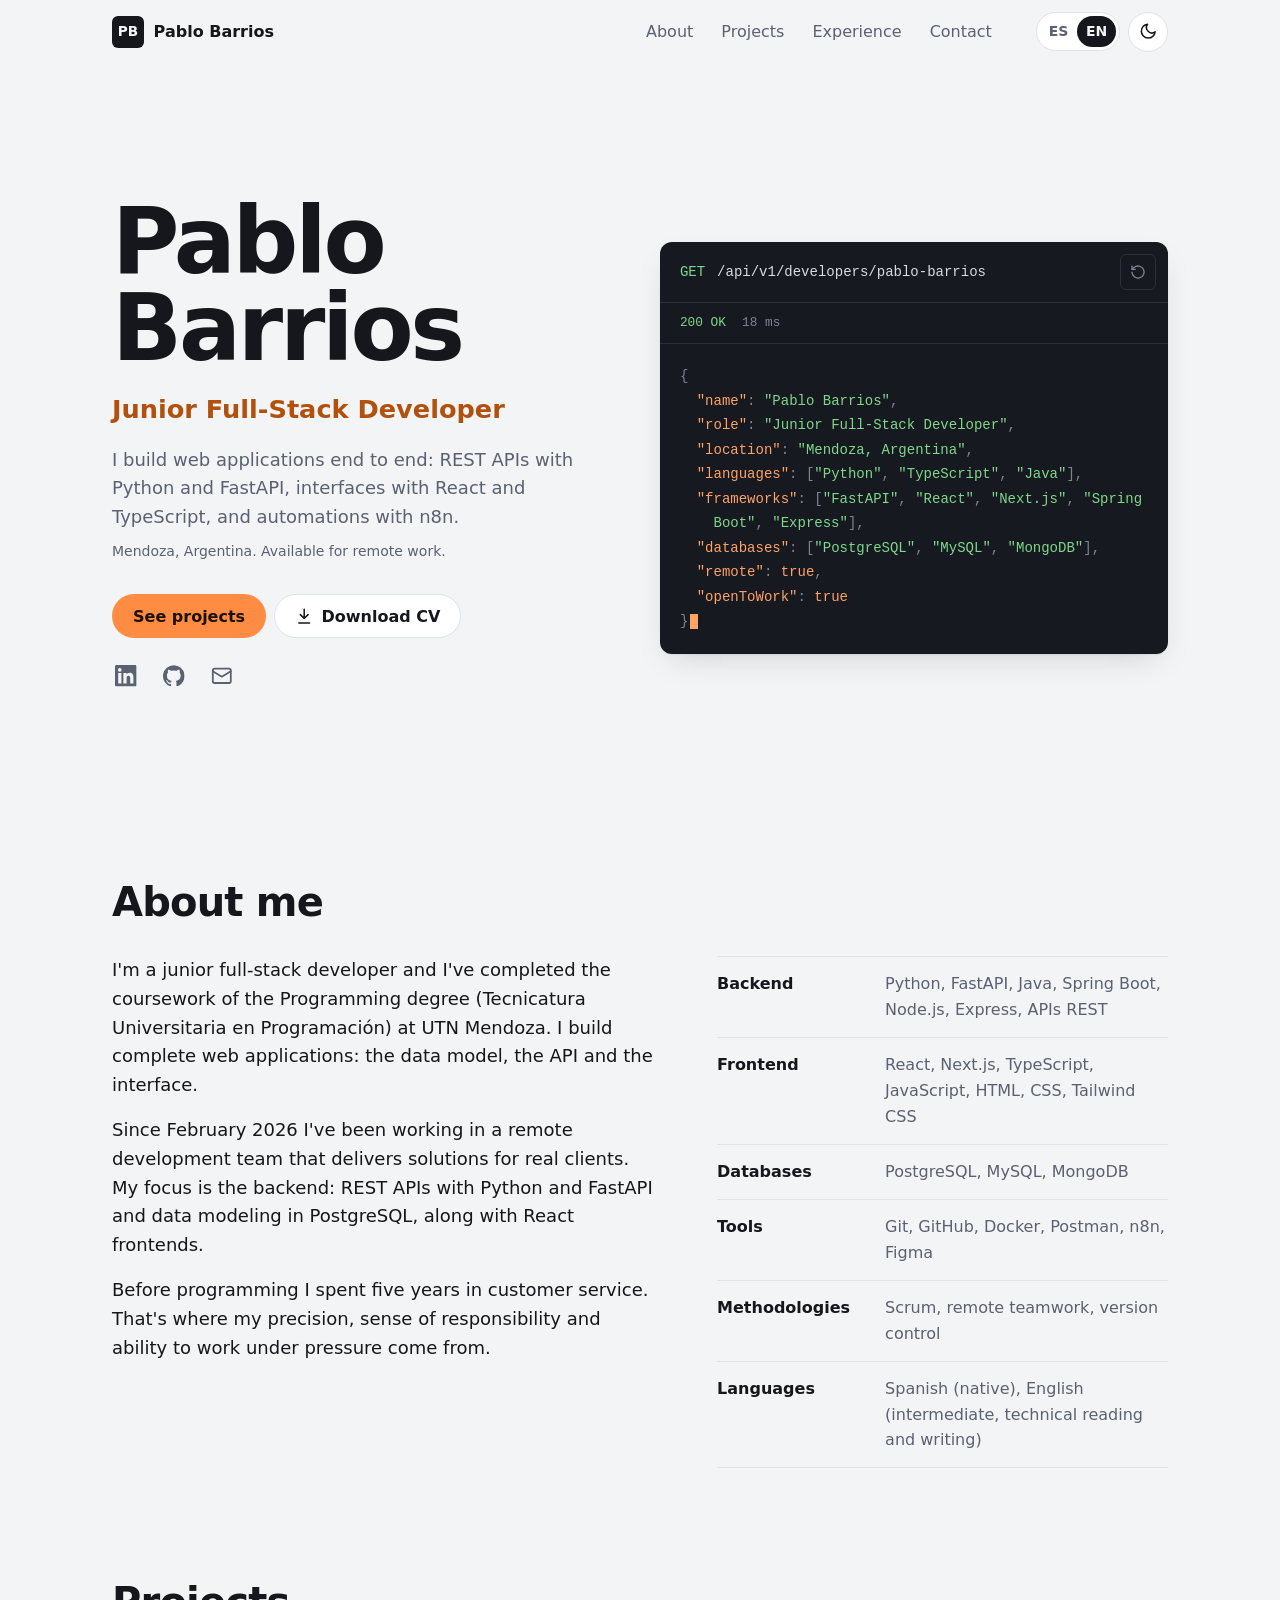
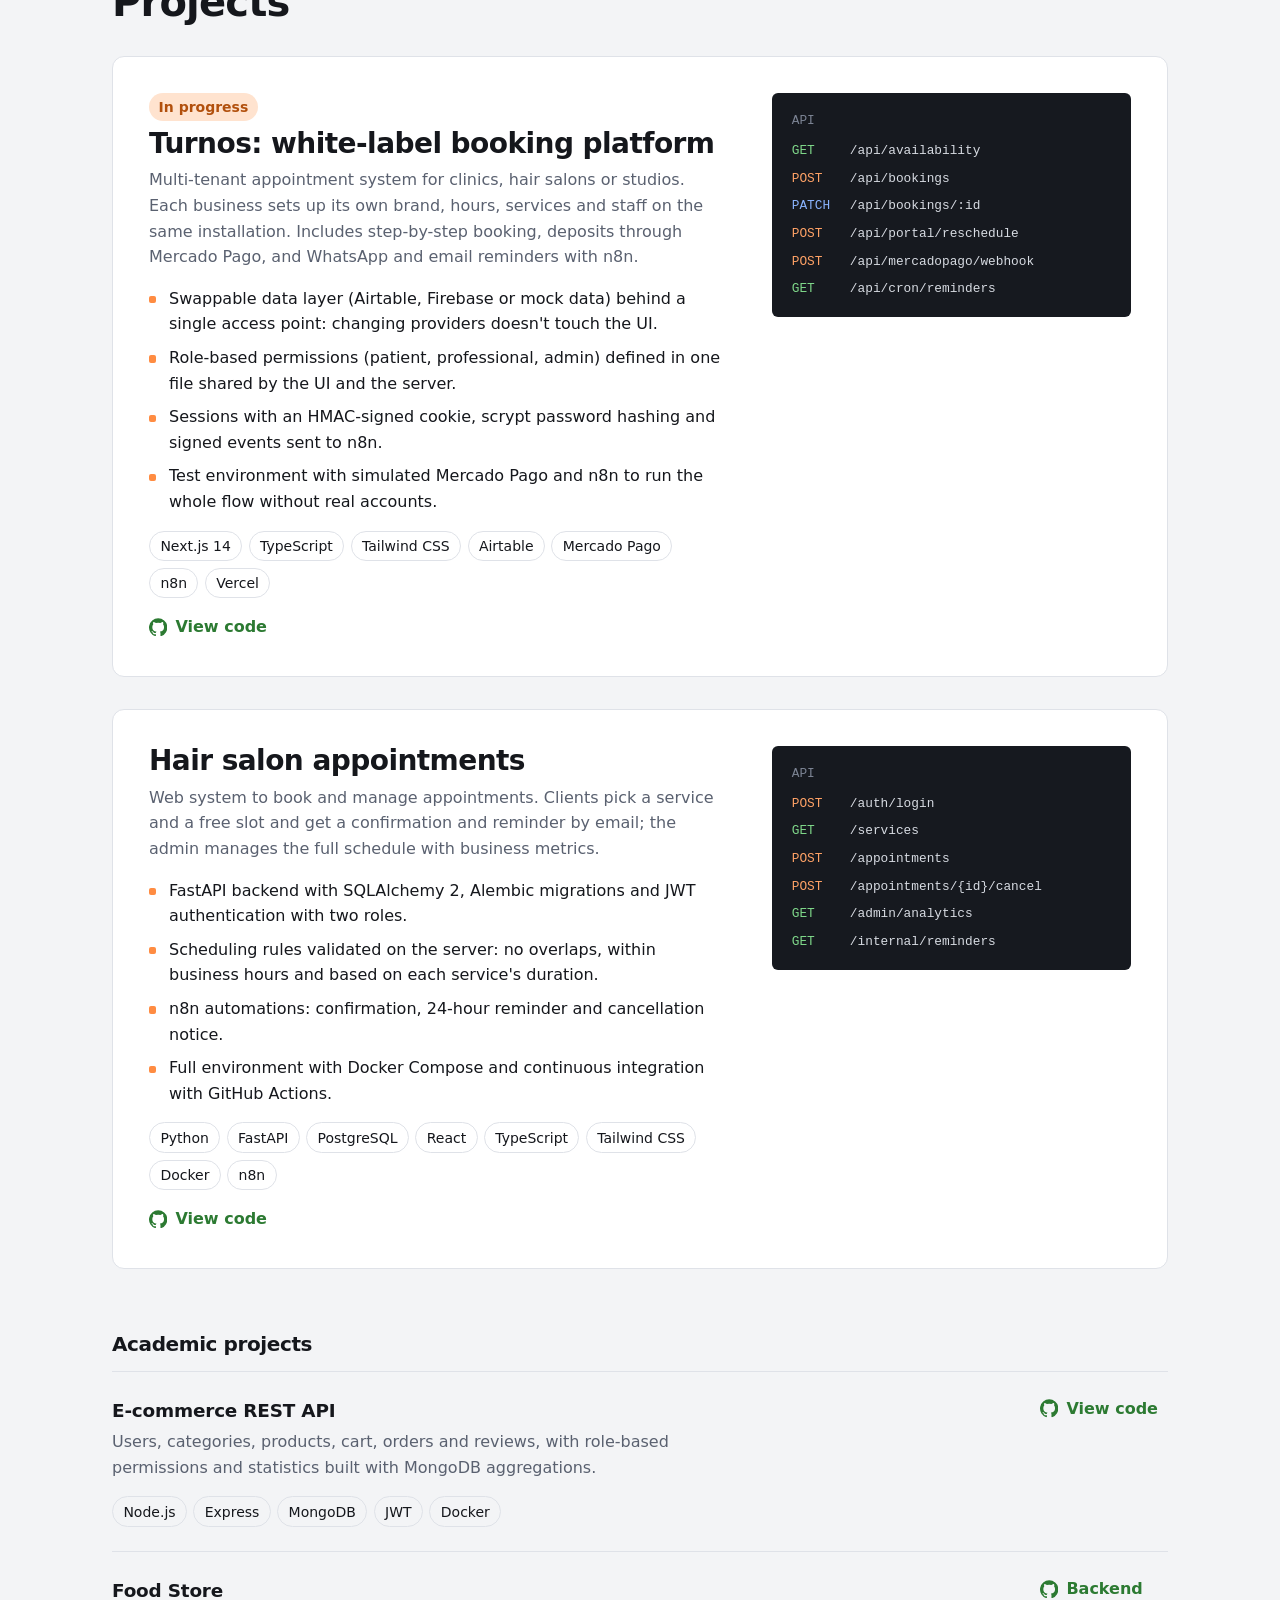
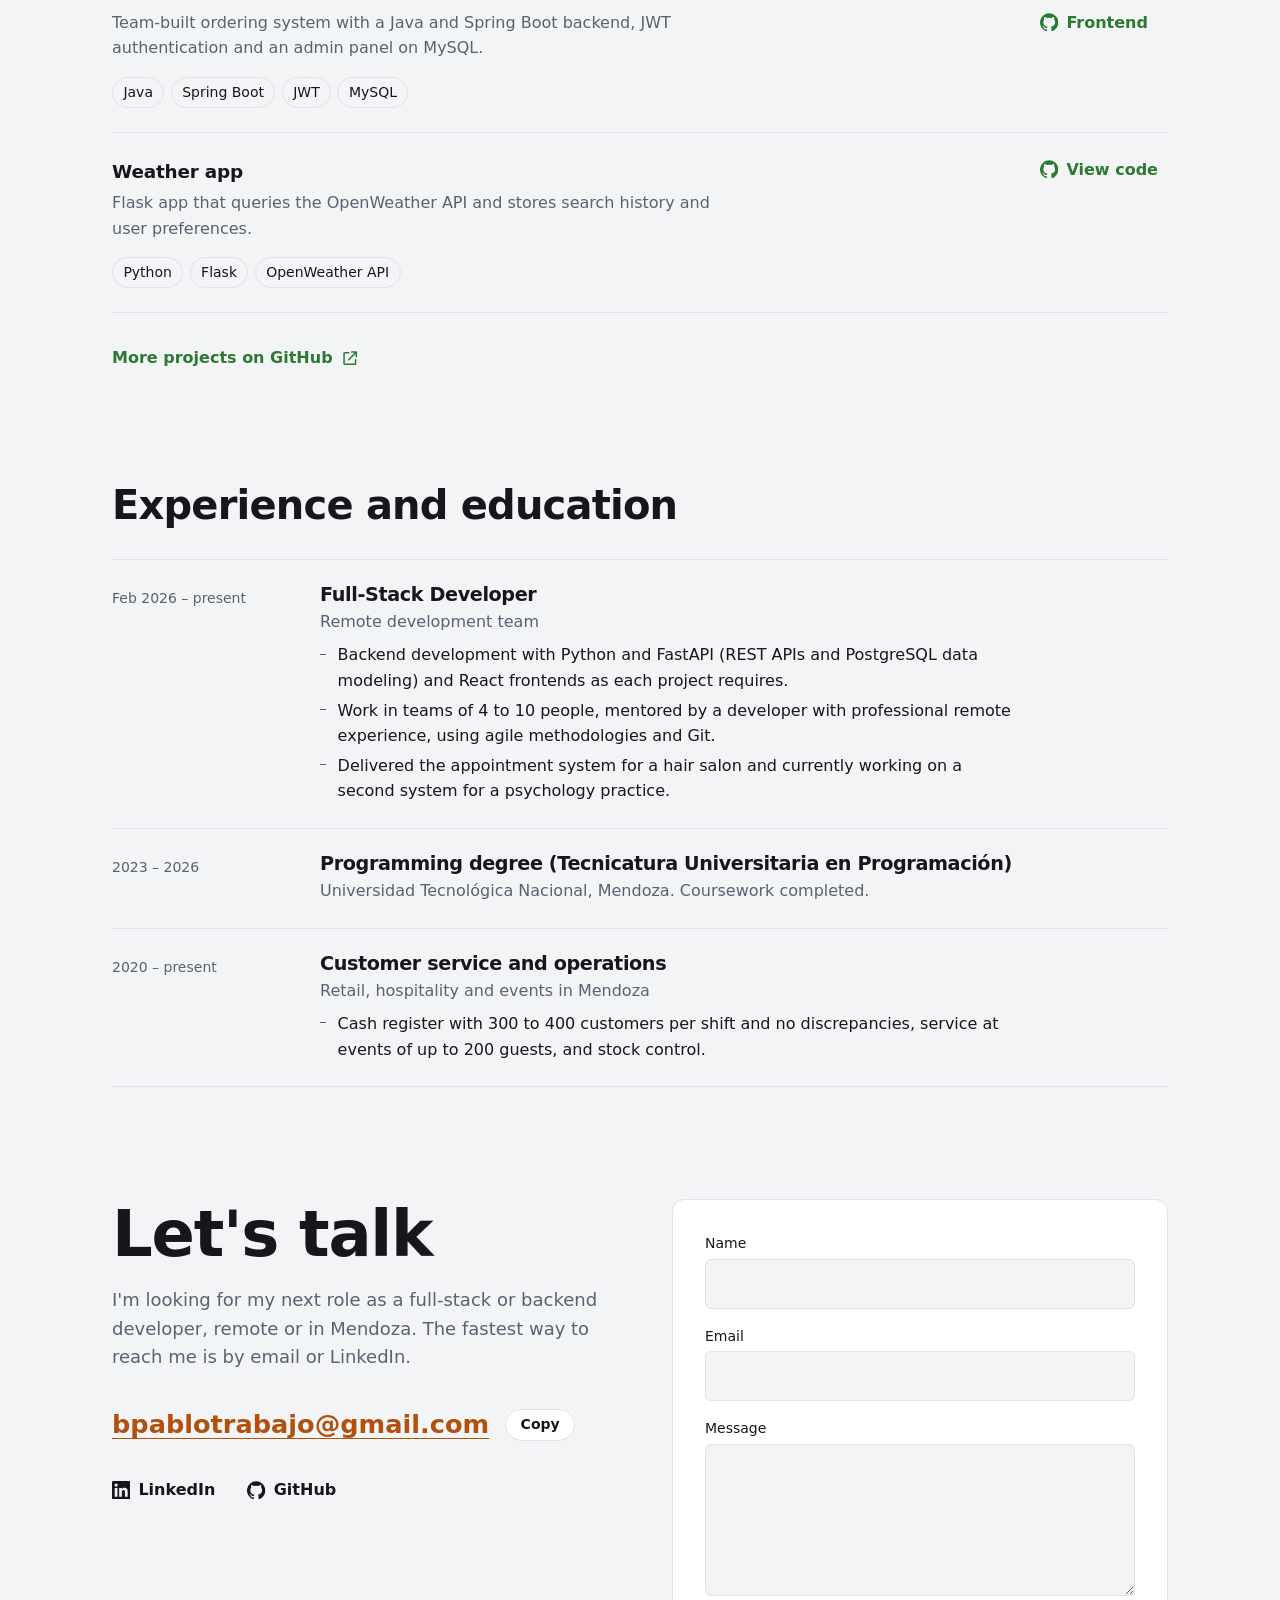
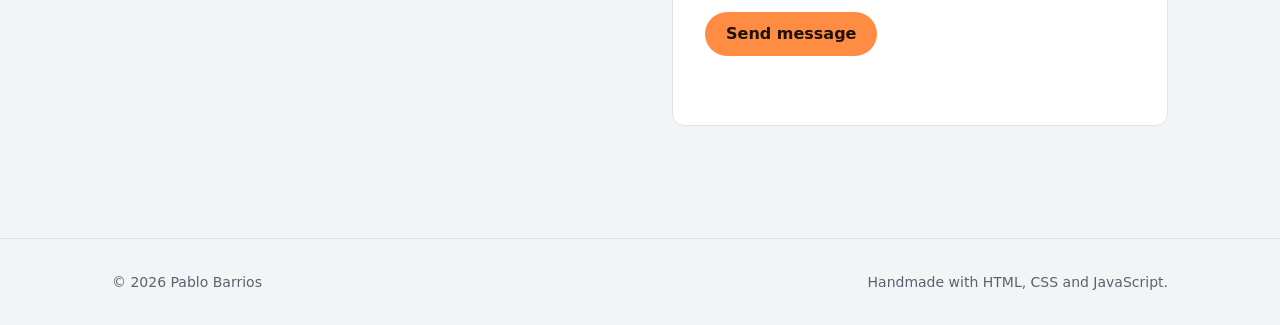
==== commit a77a2675: "Datos reales, proyectos nuevos y CSP para GitHub Pages - Contacto real: email, LinkedIn y CV de IT e" ====
--- a/index.html
+++ b/index.html
@@ -3,23 +3,28 @@
 <head>
     <meta charset="UTF-8">
     <meta name="viewport" content="width=device-width, initial-scale=1.0">
-    <title>Pablo Barrios | Backend / Full-Stack Developer</title>
-    <meta name="description" content="Portafolio de Pablo Barrios, desarrollador backend y full-stack. APIs REST con Java y Spring Boot, Node.js y Python, autenticación JWT y bases de datos MySQL y MongoDB.">
+    <!-- Seguridad: GitHub Pages no permite configurar cabeceras HTTP, así que la política va como meta.
+         Si cambiás el script en línea de más abajo, hay que recalcular su hash (ver README). -->
+    <meta http-equiv="Content-Security-Policy" content="default-src 'self'; script-src 'self' 'sha256-qCm9SoZn5TiUDaCYLruFXQI110oc0spORwBN+nDmYwY='; style-src 'self' https://fonts.googleapis.com; font-src https://fonts.gstatic.com; img-src 'self' data:; connect-src 'self' https://formspree.io; form-action https://formspree.io; base-uri 'self'; object-src 'none'; upgrade-insecure-requests">
+    <meta name="referrer" content="strict-origin-when-cross-origin">
+
+    <title>Pablo Barrios | Desarrollador Full Stack</title>
+    <meta name="description" content="Pablo Barrios, desarrollador full stack junior en Mendoza, Argentina. APIs REST con Python y FastAPI, frontends con React y TypeScript, automatizaciones con n8n. Disponible para trabajo remoto.">
     <meta name="author" content="Pablo Barrios">
     <meta name="theme-color" content="#111317">
-
-    <!-- Open Graph / LinkedIn
-         IMPORTANTE: tras desplegar, reemplazá https://TU-DOMINIO por la URL real (LinkedIn necesita URLs absolutas). -->
+    <link rel="canonical" href="https://byakko317.github.io/">
+
+    <!-- Open Graph / LinkedIn -->
     <meta property="og:type" content="website">
     <meta property="og:locale" content="es_AR">
     <meta property="og:locale:alternate" content="en_US">
-    <meta property="og:title" content="Pablo Barrios | Backend / Full-Stack Developer">
-    <meta property="og:description" content="APIs REST con Java, Spring Boot, Node.js y Python. Autenticación JWT, MySQL y MongoDB.">
-    <meta property="og:url" content="https://TU-DOMINIO/">
-    <meta property="og:image" content="https://TU-DOMINIO/assets/og-image.png">
+    <meta property="og:title" content="Pablo Barrios | Desarrollador Full Stack">
+    <meta property="og:description" content="APIs REST con Python y FastAPI, frontends con React y TypeScript, automatizaciones con n8n.">
+    <meta property="og:url" content="https://byakko317.github.io/">
+    <meta property="og:image" content="https://byakko317.github.io/assets/og-image.png">
     <meta property="og:image:width" content="1200">
     <meta property="og:image:height" content="630">
-    <meta property="og:image:alt" content="Pablo Barrios, Backend / Full-Stack Developer">
+    <meta property="og:image:alt" content="Pablo Barrios, Desarrollador Full Stack">
     <meta name="twitter:card" content="summary_large_image">
 
     <link rel="icon" type="image/png" href="assets/icons/coffee.png">
@@ -47,6 +52,7 @@
     <link rel="stylesheet" href="css/sections/hero.css">
     <link rel="stylesheet" href="css/sections/about.css">
     <link rel="stylesheet" href="css/sections/projects.css">
+    <link rel="stylesheet" href="css/sections/experience.css">
     <link rel="stylesheet" href="css/sections/contact.css">
     <link rel="stylesheet" href="css/components/cursor.css">
 
@@ -54,10 +60,14 @@
     {
         "@context": "https://schema.org",
         "@type": "Person",
-        "name": "Pablo Barrios",
-        "jobTitle": "Backend / Full-Stack Developer",
-        "knowsAbout": ["Java", "Spring Boot", "Node.js", "Express", "Python", "Flask", "REST APIs", "JWT", "MySQL", "MongoDB", "TypeScript"],
-        "sameAs": ["https://github.com/ByAkko317", "https://www.linkedin.com/in/TU-USUARIO"]
+        "name": "Pablo Ariel Barrios",
+        "jobTitle": "Desarrollador Full Stack",
+        "url": "https://byakko317.github.io/",
+        "email": "mailto:bpablotrabajo@gmail.com",
+        "address": { "@type": "PostalAddress", "addressLocality": "Mendoza", "addressCountry": "AR" },
+        "alumniOf": { "@type": "CollegeOrUniversity", "name": "Universidad Tecnológica Nacional, Facultad Regional Mendoza" },
+        "knowsAbout": ["Python", "FastAPI", "React", "TypeScript", "Next.js", "Java", "Spring Boot", "Node.js", "PostgreSQL", "MongoDB", "n8n"],
+        "sameAs": ["https://github.com/ByAkko317", "https://www.linkedin.com/in/pablo-ariel-barrios-tuninetti-aab5a5386"]
     }
     </script>
 
@@ -66,7 +76,7 @@
 </head>
 <body>
     <!-- Iconos reutilizables -->
-    <svg width="0" height="0" style="position:absolute" aria-hidden="true">
+    <svg class="sprite" width="0" height="0" aria-hidden="true">
         <symbol id="i-github" viewBox="0 0 24 24"><path fill="currentColor" d="M12 .3a12 12 0 0 0-3.8 23.38c.6.12.82-.26.82-.57v-2.04c-3.34.73-4.04-1.6-4.04-1.6-.55-1.4-1.34-1.77-1.34-1.77-1.09-.74.08-.73.08-.73 1.2.09 1.84 1.24 1.84 1.24 1.07 1.83 2.8 1.3 3.49 1 .11-.78.42-1.31.76-1.61-2.67-.3-5.47-1.33-5.47-5.93 0-1.31.47-2.38 1.24-3.22-.14-.3-.54-1.52.1-3.18 0 0 1-.32 3.3 1.23a11.5 11.5 0 0 1 6 0c2.28-1.55 3.29-1.23 3.29-1.23.64 1.66.24 2.88.12 3.18.77.84 1.23 1.91 1.23 3.22 0 4.61-2.8 5.62-5.48 5.92.43.37.82 1.1.82 2.22v3.29c0 .32.21.69.82.57A12 12 0 0 0 12 .3"/></symbol>
         <symbol id="i-linkedin" viewBox="0 0 24 24"><path fill="currentColor" d="M20.45 20.45h-3.56v-5.57c0-1.33-.02-3.04-1.85-3.04-1.85 0-2.14 1.45-2.14 2.94v5.67H9.35V9h3.41v1.56h.05c.48-.9 1.64-1.85 3.37-1.85 3.6 0 4.27 2.37 4.27 5.46v6.28zM5.34 7.43a2.06 2.06 0 1 1 0-4.13 2.06 2.06 0 0 1 0 4.13zM7.12 20.45H3.56V9h3.56v11.45zM22.22 0H1.77C.79 0 0 .77 0 1.73v20.54C0 23.23.79 24 1.77 24h20.45c.98 0 1.78-.77 1.78-1.73V1.73C24 .77 23.2 0 22.22 0z"/></symbol>
         <symbol id="i-mail" viewBox="0 0 24 24"><g fill="none" stroke="currentColor" stroke-width="2" stroke-linecap="round" stroke-linejoin="round"><rect x="2" y="4" width="20" height="16" rx="2"/><path d="m22 7-10 6L2 7"/></g></symbol>
@@ -91,6 +101,7 @@
                 <ul>
                     <li><a href="#about" data-i18n="nav.about">Sobre mí</a></li>
                     <li><a href="#projects" data-i18n="nav.projects">Proyectos</a></li>
+                    <li><a href="#experience" data-i18n="nav.experience">Experiencia</a></li>
                     <li><a href="#contact" data-i18n="nav.contact">Contacto</a></li>
                 </ul>
             </nav>
@@ -115,26 +126,27 @@
         <section class="hero container" id="top" aria-labelledby="hero-title">
             <div class="hero-text">
                 <h1 id="hero-title">Pablo Barrios</h1>
-                <p class="hero-role">Backend / Full-Stack Developer</p>
+                <p class="hero-role" data-i18n="hero.role">Desarrollador Full Stack Junior</p>
                 <p class="hero-pitch" data-i18n="hero.pitch">
-                    Construyo APIs y servicios backend con Java, Spring Boot, Node.js y Python, y las interfaces web que los consumen.
+                    Construyo aplicaciones web de punta a punta: APIs REST con Python y FastAPI, interfaces con React y TypeScript, y automatizaciones con n8n.
                 </p>
+                <p class="hero-location" data-i18n="hero.location">Mendoza, Argentina. Disponible para trabajo remoto.</p>
                 <div class="hero-actions">
                     <a class="btn btn-primary" href="#projects" data-i18n="hero.ctaProjects">Ver proyectos</a>
-                    <!-- TODO: subí tu CV a assets/cv/ con este nombre -->
                     <a class="btn btn-ghost" href="assets/cv/CV-Pablo-Barrios.pdf" download>
                         <svg class="icon" aria-hidden="true"><use href="#i-download"/></svg>
                         <span data-i18n="hero.ctaCv">Descargar CV</span>
                     </a>
                 </div>
                 <ul class="social-links" aria-label="Redes" data-i18n-attr="aria-label:social.label">
-                    <li><a href="https://www.linkedin.com/in/TU-USUARIO" target="_blank" rel="noopener" aria-label="LinkedIn"><svg class="icon" aria-hidden="true"><use href="#i-linkedin"/></svg></a></li>
+                    <li><a href="https://www.linkedin.com/in/pablo-ariel-barrios-tuninetti-aab5a5386" target="_blank" rel="noopener" aria-label="LinkedIn"><svg class="icon" aria-hidden="true"><use href="#i-linkedin"/></svg></a></li>
                     <li><a href="https://github.com/ByAkko317" target="_blank" rel="noopener" aria-label="GitHub"><svg class="icon" aria-hidden="true"><use href="#i-github"/></svg></a></li>
-                    <li><a href="mailto:tu-email@ejemplo.com" aria-label="Email"><svg class="icon" aria-hidden="true"><use href="#i-mail"/></svg></a></li>
+                    <li><a href="mailto:bpablotrabajo@gmail.com" aria-label="Email"><svg class="icon" aria-hidden="true"><use href="#i-mail"/></svg></a></li>
                 </ul>
             </div>
 
-            <!-- La respuesta "de la API": el perfil como un endpoint -->
+            <!-- La respuesta "de la API": el perfil como un endpoint.
+                 El contenido real sale de api/v1/developers/pablo-barrios.json; esto es lo que se ve sin JavaScript. -->
             <figure class="api-card" aria-label="Perfil en formato JSON" data-i18n-attr="aria-label:api.label">
                 <div class="api-request">
                     <span class="api-method">GET</span>
@@ -145,15 +157,16 @@
                 </div>
                 <div class="api-status" aria-live="polite">
                     <span class="api-code" id="api-code">200 OK</span>
-                    <span class="api-time" id="api-time">42 ms</span>
+                    <span class="api-time" id="api-time"></span>
                 </div>
                 <pre class="api-body"><code id="api-body">{
   "name": "Pablo Barrios",
-  "role": "Backend / Full-Stack Developer",
-  "languages": ["Java", "TypeScript", "Python"],
-  "frameworks": ["Spring Boot", "Node.js", "Express", "Flask"],
-  "databases": ["MySQL", "MongoDB"],
-  "focus": ["APIs REST", "Autenticación JWT", "Modelado de datos"],
+  "role": "Desarrollador Full Stack Junior",
+  "location": "Mendoza, Argentina",
+  "languages": ["Python", "TypeScript", "Java"],
+  "frameworks": ["FastAPI", "React", "Next.js", "Spring Boot", "Express"],
+  "databases": ["PostgreSQL", "MySQL", "MongoDB"],
+  "remote": true,
   "openToWork": true
 }</code></pre>
             </figure>
@@ -165,36 +178,40 @@
             <div class="about-grid">
                 <div class="about-text">
                     <p data-i18n="about.p1">
-                        Soy desarrollador full-stack con foco en backend. Me gusta diseñar APIs claras, modelar bien los datos y dejar el código ordenado para quien venga después.
+                        Soy desarrollador full stack junior y terminé de cursar la Tecnicatura Universitaria en Programación en la UTN Mendoza. Construyo aplicaciones web completas: el modelo de datos, la API y la interfaz.
                     </p>
                     <p data-i18n="about.p2">
-                        Desarrollo servicios REST con Spring Boot, Node.js/Express y Python/Flask: autenticación con JWT, manejo de roles, control de errores e integración con MySQL y MongoDB. También diseño los modelos entidad-relación, la normalización y las consultas.
+                        Desde febrero de 2026 trabajo en un equipo de desarrollo remoto que entrega soluciones para clientes reales. Mi foco está en el backend: APIs REST con Python y FastAPI y modelado de datos en PostgreSQL, junto con frontends en React.
                     </p>
                     <p data-i18n="about.p3">
-                        Del lado del frontend trabajo con TypeScript y CSS para construir interfaces responsivas que consumen esas APIs.
+                        Antes de programar trabajé cinco años en atención al cliente. De ahí traigo precisión, responsabilidad y la costumbre de trabajar bajo presión.
                     </p>
                 </div>
 
                 <dl class="skills">
                     <div class="skills-row">
                         <dt>Backend</dt>
-                        <dd>Java, Spring Boot, Node.js, Express, Python, Flask</dd>
-                    </div>
-                    <div class="skills-row">
-                        <dt data-i18n="skills.apis">APIs y seguridad</dt>
-                        <dd data-i18n="skills.apisList">REST, JWT, roles y permisos, validaciones</dd>
-                    </div>
-                    <div class="skills-row">
-                        <dt data-i18n="skills.data">Datos</dt>
-                        <dd data-i18n="skills.dataList">MySQL, MongoDB, modelado entidad-relación, normalización</dd>
+                        <dd>Python, FastAPI, Java, Spring Boot, Node.js, Express, APIs REST</dd>
                     </div>
                     <div class="skills-row">
                         <dt>Frontend</dt>
-                        <dd>TypeScript, JavaScript, HTML, CSS</dd>
+                        <dd>React, Next.js, TypeScript, JavaScript, HTML, CSS, Tailwind CSS</dd>
+                    </div>
+                    <div class="skills-row">
+                        <dt data-i18n="skills.data">Bases de datos</dt>
+                        <dd>PostgreSQL, MySQL, MongoDB</dd>
                     </div>
                     <div class="skills-row">
                         <dt data-i18n="skills.tools">Herramientas</dt>
-                        <dd>Git, GitHub, Docker</dd>
+                        <dd>Git, GitHub, Docker, Postman, n8n, Figma</dd>
+                    </div>
+                    <div class="skills-row">
+                        <dt data-i18n="skills.methods">Metodologías</dt>
+                        <dd data-i18n="skills.methodsList">Scrum, trabajo en equipo remoto, control de versiones</dd>
+                    </div>
+                    <div class="skills-row">
+                        <dt data-i18n="skills.languages">Idiomas</dt>
+                        <dd data-i18n="skills.languagesList">Español nativo, inglés intermedio (lectura y escritura técnica)</dd>
                     </div>
                 </dl>
             </div>
@@ -204,75 +221,139 @@
         <section class="section projects container" id="projects" aria-labelledby="projects-title">
             <h2 id="projects-title" data-i18n="projects.title">Proyectos</h2>
 
-            <ol class="project-list">
+            <div class="featured-list">
+                <article class="featured">
+                    <div class="featured-body">
+                        <p class="featured-status" data-i18n="projects.inProgress">En desarrollo</p>
+                        <h3 data-i18n="f1.title">Turnos: plataforma de reservas white-label</h3>
+                        <p data-i18n="f1.desc">
+                            Sistema de turnos multi-tenant para consultorios, peluquerías o estudios. Cada negocio configura su marca, horarios, servicios y profesionales sobre la misma instalación. Incluye reserva en pasos, cobro de señas con Mercado Pago y recordatorios por WhatsApp y email con n8n.
+                        </p>
+                        <ul class="highlights">
+                            <li data-i18n="f1.h1">Capa de datos intercambiable (Airtable, Firebase o datos de prueba) detrás de un único punto de acceso: cambiar de proveedor no toca la interfaz.</li>
+                            <li data-i18n="f1.h2">Permisos por rol (paciente, profesional, administración) definidos en un solo archivo que usan la UI y el servidor.</li>
+                            <li data-i18n="f1.h3">Sesiones con cookie firmada con HMAC, contraseñas con scrypt y eventos firmados hacia n8n.</li>
+                            <li data-i18n="f1.h4">Entorno de pruebas con Mercado Pago y n8n simulados para recorrer el flujo completo sin cuentas reales.</li>
+                        </ul>
+                        <ul class="tags" aria-label="Tecnologías" data-i18n-attr="aria-label:projects.tech">
+                            <li>Next.js 14</li><li>TypeScript</li><li>Tailwind CSS</li><li>Airtable</li><li>Mercado Pago</li><li>n8n</li><li>Vercel</li>
+                        </ul>
+                        <div class="project-links">
+                            <a href="https://github.com/ByAkko317/PsycologistProject" target="_blank" rel="noopener">
+                                <svg class="icon" aria-hidden="true"><use href="#i-github"/></svg>
+                                <span data-i18n="projects.code">Ver código</span>
+                            </a>
+                        </div>
+                    </div>
+                    <div class="endpoints" aria-label="Algunos endpoints de la API" data-i18n-attr="aria-label:projects.endpoints">
+                        <p class="endpoints-title">API</p>
+                        <ul>
+                            <li><span class="m m-get">GET</span> /api/availability</li>
+                            <li><span class="m m-post">POST</span> /api/bookings</li>
+                            <li><span class="m m-patch">PATCH</span> /api/bookings/:id</li>
+                            <li><span class="m m-post">POST</span> /api/portal/reschedule</li>
+                            <li><span class="m m-post">POST</span> /api/mercadopago/webhook</li>
+                            <li><span class="m m-get">GET</span> /api/cron/reminders</li>
+                        </ul>
+                    </div>
+                </article>
+
+                <article class="featured">
+                    <div class="featured-body">
+                        <h3 data-i18n="f2.title">Turnos para peluquería</h3>
+                        <p data-i18n="f2.desc">
+                            Sistema web para reservar y administrar turnos. El cliente elige servicio y horario libre y recibe confirmación y recordatorio por correo; el administrador gestiona la agenda completa con métricas del negocio.
+                        </p>
+                        <ul class="highlights">
+                            <li data-i18n="f2.h1">API en FastAPI con SQLAlchemy 2, migraciones con Alembic y autenticación JWT con dos roles.</li>
+                            <li data-i18n="f2.h2">Reglas de agenda validadas en el servidor: sin solapamientos, dentro del horario de atención y según la duración de cada servicio.</li>
+                            <li data-i18n="f2.h3">Automatizaciones en n8n: confirmación, recordatorio 24 h antes y aviso de cancelación.</li>
+                            <li data-i18n="f2.h4">Entorno completo con Docker Compose e integración continua con GitHub Actions.</li>
+                        </ul>
+                        <ul class="tags" aria-label="Tecnologías" data-i18n-attr="aria-label:projects.tech">
+                            <li>Python</li><li>FastAPI</li><li>PostgreSQL</li><li>React</li><li>TypeScript</li><li>Tailwind CSS</li><li>Docker</li><li>n8n</li>
+                        </ul>
+                        <div class="project-links">
+                            <a href="https://github.com/ByAkko317/TPI-Gesti-n-de-Software" target="_blank" rel="noopener">
+                                <svg class="icon" aria-hidden="true"><use href="#i-github"/></svg>
+                                <span data-i18n="projects.code">Ver código</span>
+                            </a>
+                        </div>
+                    </div>
+                    <div class="endpoints" aria-label="Algunos endpoints de la API" data-i18n-attr="aria-label:projects.endpoints">
+                        <p class="endpoints-title">API</p>
+                        <ul>
+                            <li><span class="m m-post">POST</span> /auth/login</li>
+                            <li><span class="m m-get">GET</span> /services</li>
+                            <li><span class="m m-post">POST</span> /appointments</li>
+                            <li><span class="m m-post">POST</span> /appointments/{id}/cancel</li>
+                            <li><span class="m m-get">GET</span> /admin/analytics</li>
+                            <li><span class="m m-get">GET</span> /internal/reminders</li>
+                        </ul>
+                    </div>
+                </article>
+            </div>
+
+            <h3 class="subsection-title" data-i18n="projects.academic">Proyectos académicos</h3>
+            <ul class="project-list">
                 <li class="project">
-                    <div class="project-thumb thumb-orange">
-                        <img src="assets/img/delivery.png" alt="" width="256" height="256" loading="lazy">
-                    </div>
                     <div class="project-body">
-                        <h3>Food Store</h3>
+                        <h4 data-i18n="p1.title">API REST de e-commerce</h4>
                         <p data-i18n="p1.desc">
-                            Sistema de pedidos con backend en Java y Spring Boot, autenticación JWT y panel administrativo. API REST sobre MySQL y despliegue con Docker.
+                            Usuarios, categorías, productos, carrito, órdenes y reseñas, con permisos por rol y estadísticas mediante agregaciones de MongoDB.
                         </p>
                         <ul class="tags" aria-label="Tecnologías" data-i18n-attr="aria-label:projects.tech">
-                            <li>Java</li><li>Spring Boot</li><li>JWT</li><li>MySQL</li><li>Docker</li>
+                            <li>Node.js</li><li>Express</li><li>MongoDB</li><li>JWT</li><li>Docker</li>
+                        </ul>
+                    </div>
+                    <div class="project-links">
+                        <a href="https://github.com/ByAkko317/Parcial2_BD2" target="_blank" rel="noopener">
+                            <svg class="icon" aria-hidden="true"><use href="#i-github"/></svg>
+                            <span data-i18n="projects.code">Ver código</span>
+                        </a>
+                    </div>
+                </li>
+
+                <li class="project">
+                    <div class="project-body">
+                        <h4>Food Store</h4>
+                        <p data-i18n="p2.desc">
+                            Sistema de pedidos en equipo, con backend en Java y Spring Boot, autenticación JWT y panel administrativo sobre MySQL.
+                        </p>
+                        <ul class="tags" aria-label="Tecnologías" data-i18n-attr="aria-label:projects.tech">
+                            <li>Java</li><li>Spring Boot</li><li>JWT</li><li>MySQL</li>
                         </ul>
                     </div>
                     <div class="project-links">
                         <a href="https://github.com/LuchoAZ/CompuMundoF_Backend" target="_blank" rel="noopener">
                             <svg class="icon" aria-hidden="true"><use href="#i-github"/></svg>
-                            <span data-i18n="projects.backend">Código backend</span>
+                            <span data-i18n="projects.backend">Backend</span>
                         </a>
                         <a href="https://github.com/giulifragapane/compuMundoFront" target="_blank" rel="noopener">
                             <svg class="icon" aria-hidden="true"><use href="#i-github"/></svg>
-                            <span data-i18n="projects.frontend">Código frontend</span>
+                            <span data-i18n="projects.frontend">Frontend</span>
                         </a>
                     </div>
                 </li>
 
                 <li class="project">
-                    <div class="project-thumb thumb-green">
-                        <img src="assets/img/mongo.png" alt="" width="512" height="512" loading="lazy">
-                    </div>
                     <div class="project-body">
-                        <h3 data-i18n="p2.title">API con Node.js y MongoDB</h3>
-                        <p data-i18n="p2.desc">
-                            API en Node.js y Express con login, rutas protegidas y persistencia en MongoDB. Tokens JWT, validaciones y arquitectura modular MVC.
+                        <h4 data-i18n="p3.title">App del clima</h4>
+                        <p data-i18n="p3.desc">
+                            Aplicación en Flask que consulta la API de OpenWeather y guarda el historial de búsquedas y las preferencias del usuario.
                         </p>
                         <ul class="tags" aria-label="Tecnologías" data-i18n-attr="aria-label:projects.tech">
-                            <li>Node.js</li><li>Express</li><li>JWT</li><li>MongoDB</li>
-                        </ul>
-                    </div>
-                    <div class="project-links">
-                        <!-- TODO: reemplazá por la URL real del repositorio -->
-                        <a href="https://github.com/ByAkko317" target="_blank" rel="noopener">
-                            <svg class="icon" aria-hidden="true"><use href="#i-github"/></svg>
-                            <span data-i18n="projects.code">Código</span>
-                        </a>
-                    </div>
-                </li>
-
-                <li class="project">
-                    <div class="project-thumb thumb-blue">
-                        <img src="assets/img/weather.png" alt="" width="256" height="256" loading="lazy">
-                    </div>
-                    <div class="project-body">
-                        <h3 data-i18n="p3.title">App del clima</h3>
-                        <p data-i18n="p3.desc">
-                            Aplicación web en Flask que consulta la API de OpenWeather, guarda el historial de búsquedas y las preferencias del usuario. Interfaz responsiva con modo oscuro.
-                        </p>
-                        <ul class="tags" aria-label="Tecnologías" data-i18n-attr="aria-label:projects.tech">
-                            <li>Python</li><li>Flask</li><li>OpenWeather API</li><li>HTML</li><li>CSS</li>
+                            <li>Python</li><li>Flask</li><li>OpenWeather API</li>
                         </ul>
                     </div>
                     <div class="project-links">
                         <a href="https://github.com/ByAkko317/Scrumbl-cookies" target="_blank" rel="noopener">
                             <svg class="icon" aria-hidden="true"><use href="#i-github"/></svg>
-                            <span data-i18n="projects.code">Código</span>
-                        </a>
-                    </div>
-                </li>
-            </ol>
+                            <span data-i18n="projects.code">Ver código</span>
+                        </a>
+                    </div>
+                </li>
+            </ul>
 
             <p class="projects-more">
                 <a href="https://github.com/ByAkko317" target="_blank" rel="noopener">
@@ -282,23 +363,59 @@
             </p>
         </section>
 
+        <!-- EXPERIENCIA -->
+        <section class="section experience container" id="experience" aria-labelledby="experience-title">
+            <h2 id="experience-title" data-i18n="exp.title">Experiencia y formación</h2>
+
+            <ol class="timeline">
+                <li class="timeline-item">
+                    <p class="timeline-date" data-i18n="exp.e1.date">Feb 2026 – actualidad</p>
+                    <div>
+                        <h3 data-i18n="exp.e1.title">Desarrollador Full Stack</h3>
+                        <p class="timeline-place" data-i18n="exp.e1.place">Equipo de desarrollo remoto</p>
+                        <ul class="timeline-points">
+                            <li data-i18n="exp.e1.p1">Desarrollo backend con Python y FastAPI (APIs REST y modelado de datos en PostgreSQL) y frontend en React según cada proyecto.</li>
+                            <li data-i18n="exp.e1.p2">Trabajo en equipos de 4 a 10 personas, con mentoría de un desarrollador con experiencia profesional remota, metodologías ágiles y Git.</li>
+                            <li data-i18n="exp.e1.p3">Entregué el sistema de turnos de un salón de peluquería y participo en el desarrollo de un segundo sistema para un consultorio psicológico.</li>
+                        </ul>
+                    </div>
+                </li>
+                <li class="timeline-item">
+                    <p class="timeline-date">2023 – 2026</p>
+                    <div>
+                        <h3 data-i18n="exp.edu.title">Tecnicatura Universitaria en Programación</h3>
+                        <p class="timeline-place" data-i18n="exp.edu.place">Universidad Tecnológica Nacional, Facultad Regional Mendoza. Cursada completa.</p>
+                    </div>
+                </li>
+                <li class="timeline-item">
+                    <p class="timeline-date" data-i18n="exp.e2.date">2020 – actualidad</p>
+                    <div>
+                        <h3 data-i18n="exp.e2.title">Atención al cliente y control operativo</h3>
+                        <p class="timeline-place" data-i18n="exp.e2.place">Comercio, gastronomía y eventos en Mendoza</p>
+                        <ul class="timeline-points">
+                            <li data-i18n="exp.e2.p1">Caja con 300 a 400 clientes por turno sin diferencias en el arqueo, atención de eventos de hasta 200 personas y control de stock.</li>
+                        </ul>
+                    </div>
+                </li>
+            </ol>
+        </section>
+
         <!-- CONTACTO -->
         <section class="section contact container" id="contact" aria-labelledby="contact-title">
             <div class="contact-intro">
                 <h2 id="contact-title" data-i18n="contact.title">Hablemos</h2>
                 <p data-i18n="contact.text">
-                    Busco mi próximo puesto como desarrollador backend o full-stack. La forma más rápida de contactarme es por email o LinkedIn.
+                    Busco mi próximo puesto como desarrollador full stack o backend, remoto o en Mendoza. La forma más rápida de contactarme es por email o LinkedIn.
                 </p>
 
                 <div class="contact-email">
-                    <!-- TODO: tu email real (también en el hero, el footer y el atributo data-email) -->
-                    <a class="email-link" href="mailto:tu-email@ejemplo.com">tu-email@ejemplo.com</a>
-                    <button class="btn btn-small" id="copy-email" type="button" data-email="tu-email@ejemplo.com" data-i18n="contact.copy">Copiar</button>
+                    <a class="email-link" href="mailto:bpablotrabajo@gmail.com">bpablotrabajo@gmail.com</a>
+                    <button class="btn btn-small" id="copy-email" type="button" data-email="bpablotrabajo@gmail.com" data-i18n="contact.copy">Copiar</button>
                 </div>
 
                 <ul class="contact-channels">
                     <li>
-                        <a href="https://www.linkedin.com/in/TU-USUARIO" target="_blank" rel="noopener">
+                        <a href="https://www.linkedin.com/in/pablo-ariel-barrios-tuninetti-aab5a5386" target="_blank" rel="noopener">
                             <svg class="icon" aria-hidden="true"><use href="#i-linkedin"/></svg> LinkedIn
                         </a>
                     </li>
--- a/css/base.css
+++ b/css/base.css
@@ -272,3 +272,10 @@
         transition-duration: 0.01ms !important;
     }
 }
+
+.sprite {
+    position: absolute;
+    width: 0;
+    height: 0;
+    overflow: hidden;
+}
--- a/css/sections/hero.css
+++ b/css/sections/hero.css
@@ -144,7 +144,7 @@
 .api-body {
     padding: 1.25rem;
     line-height: 1.75;
-    min-height: 15.5rem;
+    min-height: 18rem;
     white-space: pre-wrap;
     overflow-wrap: anywhere;
 }
@@ -224,3 +224,9 @@
         justify-content: center;
     }
 }
+
+.hero-location {
+    margin-top: var(--space-sm);
+    color: var(--muted);
+    font-size: var(--text-sm);
+}
--- a/css/sections/projects.css
+++ b/css/sections/projects.css
@@ -1,43 +1,137 @@
 /* ─────────────────────────────────────────────
-   PROYECTOS — lista vertical, un proyecto por fila
+   PROYECTOS DESTACADOS — descripción + endpoints reales de su API
 ────────────────────────────────────────────── */
+.featured-list {
+    display: flex;
+    flex-direction: column;
+    gap: var(--space-lg);
+}
+
+.featured {
+    display: grid;
+    grid-template-columns: minmax(0, 1.6fr) minmax(0, 1fr);
+    gap: clamp(1.5rem, 4vw, 3rem);
+    padding: clamp(1.25rem, 3vw, 2.25rem);
+    background: var(--surface);
+    border: 1px solid var(--line);
+    border-radius: var(--radius-md);
+}
+
+.featured-status {
+    display: inline-block;
+    margin-bottom: var(--space-sm);
+    padding: 0.15rem 0.6rem;
+    border-radius: var(--radius-pill);
+    background: var(--orange-soft);
+    color: var(--orange-ink);
+    font-size: var(--text-sm);
+    font-weight: 600;
+}
+
+.featured h3 {
+    font-size: clamp(1.35rem, 1.1rem + 1vw, 1.75rem);
+    font-weight: 800;
+    margin-bottom: var(--space-sm);
+}
+
+.featured-body > p:not(.featured-status) {
+    max-width: 62ch;
+    color: var(--muted);
+}
+
+.highlights {
+    margin-top: var(--space-md);
+    display: flex;
+    flex-direction: column;
+    gap: var(--space-sm);
+}
+
+.highlights li {
+    position: relative;
+    padding-left: 1.25rem;
+    max-width: 62ch;
+}
+
+.highlights li::before {
+    content: "";
+    position: absolute;
+    left: 0;
+    top: 0.65em;
+    width: 0.45rem;
+    height: 0.45rem;
+    border-radius: 2px;
+    background: var(--orange);
+}
+
+/* Panel de endpoints: mismo lenguaje visual que la tarjeta del hero */
+.endpoints {
+    align-self: start;
+    padding: 1.1rem 1.25rem;
+    border-radius: var(--radius-sm);
+    background: var(--code-bg);
+    color: var(--code-ink);
+    font-family: var(--font-code);
+    font-size: 0.8rem;
+}
+
+.endpoints-title {
+    margin-bottom: 0.6rem;
+    color: var(--code-muted);
+}
+
+.endpoints ul {
+    display: flex;
+    flex-direction: column;
+    gap: 0.45rem;
+}
+
+.endpoints li {
+    display: flex;
+    gap: 0.75rem;
+    overflow-wrap: anywhere;
+}
+
+.endpoints .m {
+    flex: 0 0 3.6em;
+    font-weight: 500;
+}
+
+.m-get { color: var(--code-string); }
+.m-post { color: var(--code-key); }
+.m-patch { color: #8ab4ff; }
+
+/* ─────────────────────────────────────────────
+   PROYECTOS ACADÉMICOS — lista compacta
+────────────────────────────────────────────── */
+.subsection-title {
+    margin-top: var(--space-xl);
+    margin-bottom: var(--space-md);
+    font-size: 1.25rem;
+}
+
 .project-list {
     border-top: 1px solid var(--line);
 }
 
 .project {
     display: grid;
-    grid-template-columns: 8rem minmax(0, 1fr) auto;
-    gap: clamp(1.25rem, 3vw, 2.5rem);
+    grid-template-columns: minmax(0, 1fr) auto;
+    gap: var(--space-lg);
     align-items: start;
-    padding-block: var(--space-lg);
+    padding-block: 1.5rem;
     border-bottom: 1px solid var(--line);
 }
 
-.project-thumb {
-    display: grid;
-    place-items: center;
-    aspect-ratio: 1;
-    border-radius: var(--radius-md);
-    padding: 1.1rem;
-}
-
-.thumb-orange { background: var(--orange-soft); }
-.thumb-green { background: var(--green-soft); }
-.thumb-blue { background: var(--blue-soft); }
-
-.project-thumb img {
-    width: 100%;
-    height: 100%;
-    object-fit: contain;
-}
-
-.project-body h3 {
-    margin-bottom: var(--space-sm);
+.project h4 {
+    font-family: var(--font-display);
+    font-size: 1.15rem;
+    font-weight: 600;
+    letter-spacing: -0.01em;
+    margin-bottom: var(--space-xs);
 }
 
 .project-body p {
-    max-width: 60ch;
+    max-width: 62ch;
     color: var(--muted);
 }
 
@@ -53,14 +147,21 @@
     border-radius: var(--radius-pill);
     border: 1px solid var(--line);
     font-size: var(--text-sm);
-    color: var(--ink);
 }
 
 .project-links {
     display: flex;
-    flex-direction: column;
-    gap: var(--space-sm);
-    min-width: 11rem;
+    flex-wrap: wrap;
+    gap: var(--space-sm) var(--space-md);
+}
+
+.featured .project-links {
+    margin-top: var(--space-md);
+}
+
+.project .project-links {
+    flex-direction: column;
+    min-width: 8rem;
 }
 
 .project-links a,
@@ -83,16 +184,8 @@
 }
 
 @media (max-width: 900px) {
-    .project {
-        grid-template-columns: 6rem minmax(0, 1fr);
-    }
-
-    .project-links {
-        grid-column: 2;
-        flex-direction: row;
-        flex-wrap: wrap;
-        gap: var(--space-md);
-        min-width: 0;
+    .featured {
+        grid-template-columns: 1fr;
     }
 }
 
@@ -102,12 +195,7 @@
         gap: var(--space-md);
     }
 
-    .project-thumb {
-        width: 5rem;
-        padding: 0.75rem;
+    .project .project-links {
+        flex-direction: row;
     }
-
-    .project-links {
-        grid-column: auto;
-    }
-}
+}
--- a/css/sections/experience.css
+++ b/css/sections/experience.css
@@ -0,0 +1,59 @@
+/* ─────────────────────────────────────────────
+   EXPERIENCIA Y FORMACIÓN — línea de tiempo
+────────────────────────────────────────────── */
+.timeline {
+    border-top: 1px solid var(--line);
+}
+
+.timeline-item {
+    display: grid;
+    grid-template-columns: 11rem minmax(0, 1fr);
+    gap: var(--space-lg);
+    padding-block: 1.5rem;
+    border-bottom: 1px solid var(--line);
+}
+
+.timeline-date {
+    color: var(--muted);
+    font-size: var(--text-sm);
+    padding-top: 0.2rem;
+}
+
+.timeline-item h3 {
+    font-size: 1.2rem;
+}
+
+.timeline-place {
+    margin-top: var(--space-xs);
+    color: var(--muted);
+}
+
+.timeline-points {
+    margin-top: var(--space-sm);
+    display: flex;
+    flex-direction: column;
+    gap: var(--space-xs);
+}
+
+.timeline-points li {
+    position: relative;
+    max-width: 68ch;
+    padding-left: 1.1rem;
+}
+
+.timeline-points li::before {
+    content: "";
+    position: absolute;
+    left: 0;
+    top: 0.7em;
+    width: 0.4rem;
+    height: 1px;
+    background: var(--muted);
+}
+
+@media (max-width: 640px) {
+    .timeline-item {
+        grid-template-columns: 1fr;
+        gap: var(--space-xs);
+    }
+}
